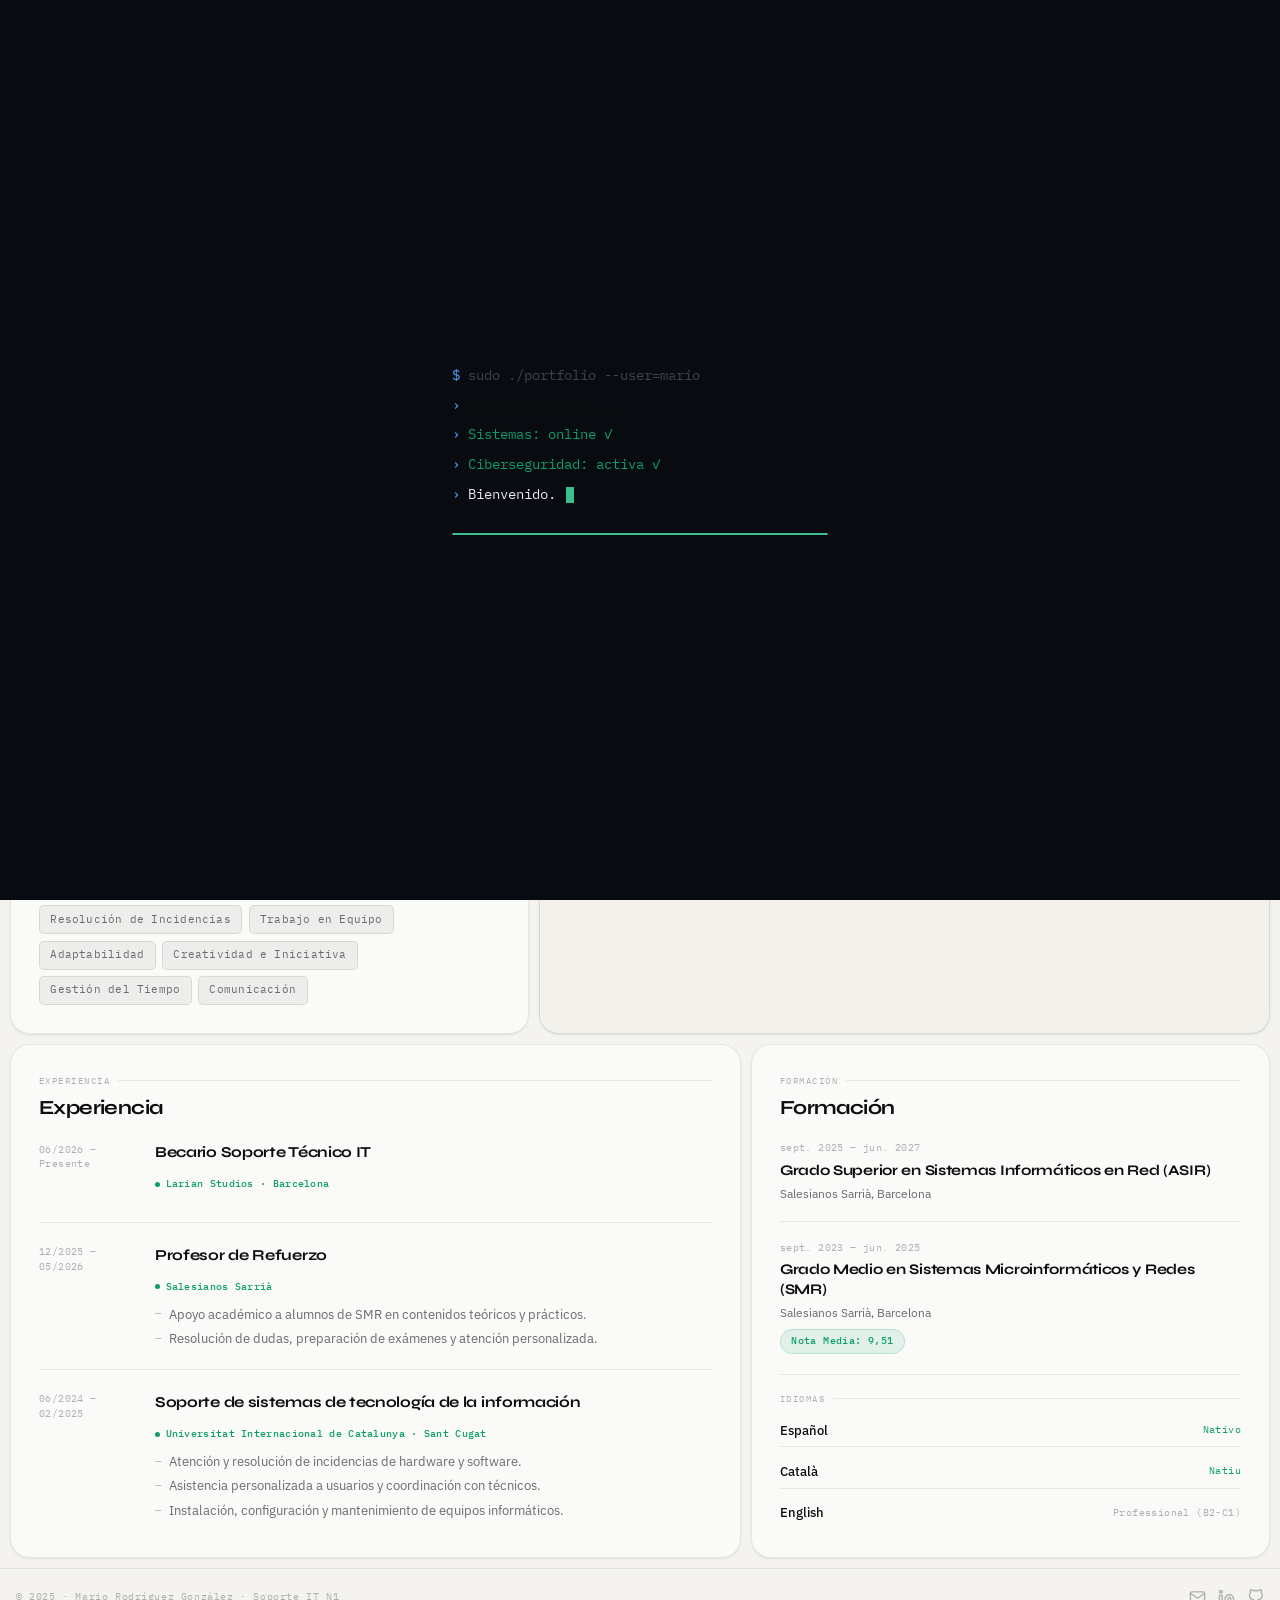
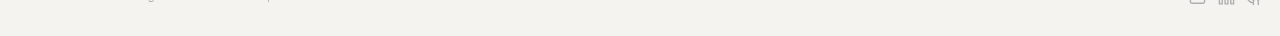
==== index.html @ fcb41dd4 "chore: bump v20" ====
<!DOCTYPE html>
<html lang="es" data-theme="light">
<head>
  <meta charset="UTF-8">
  <meta name="viewport" content="width=device-width, initial-scale=1.0">
  <title>Mario Rodríguez — Portfolio</title>
  <meta name="description" content="Portfolio de Mario Rodríguez González — Administrador de Sistemas Junior | Soporte IT N1">
  <link rel="stylesheet" href="css/style.css?v=20">
  <link rel="preconnect" href="https://fonts.googleapis.com">
  <link rel="preconnect" href="https://fonts.gstatic.com" crossorigin>
  <link href="https://fonts.googleapis.com/css2?family=Syne:wght@400;600;700;800&family=IBM+Plex+Sans:wght@300;400;500&family=IBM+Plex+Mono:wght@400;500;600&display=swap" rel="stylesheet">
</head>
<body>

<!-- ════════════════ BOOT LOADER ════════════════ -->
<div class="loader" id="loader">
  <div class="loader-inner">
    <div class="loader-line dim" id="ll0"><span class="loader-prompt">$</span> sudo ./portfolio --user=mario</div>
    <div class="loader-line" id="ll1"><span class="loader-prompt">›</span> Cargando perfil...</div>
    <div class="loader-line ok" id="ll2"><span class="loader-prompt">›</span> Sistemas: online ✓</div>
    <div class="loader-line ok" id="ll3"><span class="loader-prompt">›</span> Ciberseguridad: activa ✓</div>
    <div class="loader-line hi" id="ll4"><span class="loader-prompt">›</span> Bienvenido.<span class="loader-cursor"></span></div>
    <div class="loader-progress"><div class="loader-bar" id="loader-bar"></div></div>
  </div>
</div>

<div class="cursor" id="cursor"></div>

<!-- ════════════════ NAVBAR ════════════════ -->
<nav class="navbar">
  <div class="nav-inner">
    <a href="index.html" class="nav-logo" data-keep-lang>Mario Rodríguez</a>
    <ul class="nav-links" role="list">
      <li><a href="index.html"        class="nav-link" data-keep-lang data-i18n-nav="nav-home">Inicio</a></li>
      <li><a href="habilidades.html"  class="nav-link" data-keep-lang data-i18n-nav="nav-skills">Habilidades</a></li>
      <li><a href="certificados.html" class="nav-link" data-keep-lang data-i18n-nav="nav-certs">Certificados</a></li>
      <li><a href="proyectos.html"    class="nav-link" data-keep-lang data-i18n-nav="nav-proj">Proyectos</a></li>
    </ul>
    <div class="nav-right">
      <div class="lang-selector" role="group" aria-label="Idioma">
        <button class="lang-btn active" data-lang="es">ES</button>
        <button class="lang-btn" data-lang="cat">CAT</button>
        <button class="lang-btn" data-lang="en">EN</button>
      </div>
      <button id="theme-toggle" class="theme-btn" aria-label="Cambiar tema">
        <svg class="sun-icon" xmlns="http://www.w3.org/2000/svg" width="15" height="15" viewBox="0 0 24 24" fill="none" stroke="currentColor" stroke-width="2" stroke-linecap="round" stroke-linejoin="round"><circle cx="12" cy="12" r="5"/><line x1="12" y1="1" x2="12" y2="3"/><line x1="12" y1="21" x2="12" y2="23"/><line x1="4.22" y1="4.22" x2="5.64" y2="5.64"/><line x1="18.36" y1="18.36" x2="19.78" y2="19.78"/><line x1="1" y1="12" x2="3" y2="12"/><line x1="21" y1="12" x2="23" y2="12"/><line x1="4.22" y1="19.78" x2="5.64" y2="18.36"/><line x1="18.36" y1="5.64" x2="19.78" y2="4.22"/></svg>
        <svg class="moon-icon" xmlns="http://www.w3.org/2000/svg" width="15" height="15" viewBox="0 0 24 24" fill="none" stroke="currentColor" stroke-width="2" stroke-linecap="round" stroke-linejoin="round"><path d="M21 12.79A9 9 0 1 1 11.21 3 7 7 0 0 0 21 12.79z"/></svg>
      </button>
      <button class="hamburger" id="hamburger" aria-label="Menú" aria-expanded="false" aria-controls="mobile-menu">
        <span></span><span></span><span></span>
      </button>
    </div>
  </div>
</nav>

<nav class="mobile-menu" id="mobile-menu" aria-hidden="true">
  <a href="index.html"        class="mobile-nav-link" data-keep-lang data-i18n-nav="nav-home">Inicio</a>
  <a href="habilidades.html"  class="mobile-nav-link" data-keep-lang data-i18n-nav="nav-skills">Habilidades</a>
  <a href="certificados.html" class="mobile-nav-link" data-keep-lang data-i18n-nav="nav-certs">Certificados</a>
  <a href="proyectos.html"    class="mobile-nav-link" data-keep-lang data-i18n-nav="nav-proj">Proyectos</a>
</nav>

<!-- ════════════════ BENTO GRID ════════════════ -->
<main class="bento-grid">

  <!-- HERO -->
  <section class="bento-card bento-hero">
    <div>
      <div class="hero-badge">
        <span class="hero-badge-dot" aria-hidden="true"></span>
        <span data-i18n="hero-tag">Becario IT · Larian Studios Barcelona</span>
      </div>
      <h1 class="hero-name" data-i18n="hero-title">¡Hola! Soy <span>Mario Rodríguez</span></h1>
      <p class="hero-role" data-i18n="hero-subtitle">Estudiante de ASIR | Técnico de Soporte IT N1</p>
      <p class="hero-bio"  data-i18n="hero-bio">Proactivo y con mucha motivación por aprender. Me apasiona el ámbito de los sistemas, las redes y la ciberseguridad, y disfruto enfrentándome a problemas técnicos reales.</p>
    </div>
    <div class="hero-links">
      <a href="mailto:mario2006rodriguez@gmail.com" class="hero-link">
        <svg xmlns="http://www.w3.org/2000/svg" width="12" height="12" viewBox="0 0 24 24" fill="none" stroke="currentColor" stroke-width="2" stroke-linecap="round" stroke-linejoin="round"><path d="M4 4h16c1.1 0 2 .9 2 2v12c0 1.1-.9 2-2 2H4c-1.1 0-2-.9-2-2V6c0-1.1.9-2 2-2z"/><polyline points="22,6 12,13 2,6"/></svg>
        mario2006rodriguez@gmail.com
      </a>
      <a href="https://www.linkedin.com/in/mariorodriguezgonzalez" target="_blank" rel="noopener" class="hero-link">
        <svg xmlns="http://www.w3.org/2000/svg" width="12" height="12" viewBox="0 0 24 24" fill="none" stroke="currentColor" stroke-width="2" stroke-linecap="round" stroke-linejoin="round"><path d="M16 8a6 6 0 0 1 6 6v7h-4v-7a2 2 0 0 0-2-2 2 2 0 0 0-2 2v7h-4v-7a6 6 0 0 1 6-6z"/><rect x="2" y="9" width="4" height="12"/><circle cx="4" cy="4" r="2"/></svg>
        LinkedIn
      </a>
      <a href="https://github.com/mariorodriguezgo" target="_blank" rel="noopener" class="hero-link">
        <svg xmlns="http://www.w3.org/2000/svg" width="12" height="12" viewBox="0 0 24 24" fill="none" stroke="currentColor" stroke-width="2" stroke-linecap="round" stroke-linejoin="round"><path d="M9 19c-5 1.5-5-2.5-7-3m14 6v-3.87a3.37 3.37 0 0 0-.94-2.61c3.14-.35 6.44-1.54 6.44-7A5.44 5.44 0 0 0 20 4.77 5.07 5.07 0 0 0 19.91 1S18.73.65 16 2.48a13.38 13.38 0 0 0-7 0C6.27.65 5.09 1 5.09 1A5.07 5.07 0 0 0 5 4.77a5.44 5.44 0 0 0-1.5 3.78c0 5.42 3.3 6.61 6.44 7A3.37 3.37 0 0 0 9 18.13V22"/></svg>
        GitHub
      </a>
    </div>
  </section>

  <!-- PHOTO -->
  <div class="bento-card bento-photo">
    <img src="img/foto.jpg" alt="Mario Rodríguez" class="photo-img" width="640" height="640">
    <div class="photo-overlay">
      <div class="photo-meta">
        <span class="photo-role">ASIR · Salesians Sarrià · Barcelona</span>
        <span class="photo-name-label">Mario<br>Rodríguez</span>
      </div>
    </div>
  </div>

  <!-- ABOUT -->
  <section class="bento-card bento-about reveal" id="about">
    <div class="section-label" data-i18n-nav="nav-about">Sobre mí</div>
    <h2 class="section-title" data-i18n="about-title">Sobre mí</h2>
    <p class="about-text" data-i18n="about-desc">Hola, soy Mario, estudiante de ASIR en Salesians Sarrià con ganas de abrirme camino en el mundo IT. Soy una persona proactiva y con mucha motivación por aprender. Me apasiona el ámbito de los sistemas, las redes y la ciberseguridad, y disfruto enfrentándome a problemas técnicos reales. Busco oportunidades donde pueda seguir desarrollándome junto a profesionales con experiencia, aportar desde el primer día y crecer dentro del sector tecnológico.</p>
    <div class="about-softskills">
      <div class="about-soft-label" data-i18n="skills-cat3">Aptitudes</div>
      <div class="soft-tags">
        <span class="soft-tag" data-i18n="sk-res">Resolución de Incidencias</span>
        <span class="soft-tag" data-i18n="sk-team">Trabajo en Equipo</span>
        <span class="soft-tag" data-i18n="sk-adapt">Adaptabilidad</span>
        <span class="soft-tag" data-i18n="sk-init">Creatividad e Iniciativa</span>
        <span class="soft-tag" data-i18n="sk-time">Gestión del Tiempo</span>
        <span class="soft-tag" data-i18n="sk-comm">Comunicación</span>
      </div>
    </div>
  </section>

  <!-- TERMINAL -->
  <section class="bento-card bento-terminal reveal reveal-d1" id="terminal" aria-label="Terminal interactiva">
    <div class="terminal-wrap">
      <div class="terminal-bar">
        <span class="t-dot r"></span><span class="t-dot y"></span><span class="t-dot g"></span>
        <span class="terminal-title">mario@portfolio:~</span>
        <span class="terminal-hint" data-i18n="term-hint">escribe 'help'</span>
      </div>
      <div class="terminal-body" id="term-body" role="log" aria-live="polite"></div>
    </div>
  </section>

  <!-- EXPERIENCE -->
  <section class="bento-card bento-experience reveal" id="experience">
    <div class="section-label" data-i18n-nav="nav-exp">Experiencia</div>
    <h2 class="section-title" data-i18n="exp-title">Experiencia</h2>
    <div class="exp-items">

      <div class="exp-item">
        <div class="exp-date" data-i18n="exp3-date">06/2026 – Presente</div>
        <div class="exp-body">
          <div class="exp-title" data-i18n="exp3-title">Becario Soporte Técnico IT</div>
          <div class="exp-company">Larian Studios · Barcelona</div>
        </div>
      </div>

      <div class="exp-divider"></div>

      <div class="exp-item">
        <div class="exp-date" data-i18n="exp2-date">12/2025 – 05/2026</div>
        <div class="exp-body">
          <div class="exp-title" data-i18n="exp2-title">Profesor de Refuerzo</div>
          <div class="exp-company">Salesianos Sarrià</div>
          <ul class="exp-list">
            <li data-i18n="exp2-l1">Apoyo académico a alumnos de SMR en contenidos teóricos y prácticos.</li>
            <li data-i18n="exp2-l2">Resolución de dudas, preparación de exámenes y atención personalizada.</li>
          </ul>
        </div>
      </div>

      <div class="exp-divider"></div>

      <div class="exp-item">
        <div class="exp-date">06/2024 – 02/2025</div>
        <div class="exp-body">
          <div class="exp-title" data-i18n="exp1-title">Soporte de sistemas de tecnología de la información</div>
          <div class="exp-company">Universitat Internacional de Catalunya · Sant Cugat</div>
          <ul class="exp-list">
            <li data-i18n="exp1-l1">Atención y resolución de incidencias de hardware y software.</li>
            <li data-i18n="exp1-l2">Asistencia personalizada a usuarios y coordinación con técnicos.</li>
            <li data-i18n="exp1-l3">Instalación, configuración y mantenimiento de equipos informáticos.</li>
          </ul>
        </div>
      </div>

    </div>
  </section>

  <!-- EDUCATION + LANGUAGES -->
  <section class="bento-card bento-education reveal reveal-d1" id="education">
    <div class="section-label" data-i18n-nav="nav-edu">Formación</div>
    <h2 class="section-title" data-i18n="edu-title">Formación</h2>
    <div class="edu-items">
      <div class="edu-item">
        <div class="edu-period">sept. 2025 – jun. 2027</div>
        <div class="edu-title" data-i18n="edu-gs">Grado Superior en Sistemas Informáticos en Red (ASIR)</div>
        <div class="edu-school">Salesianos Sarrià, Barcelona</div>
      </div>
      <div class="edu-divider"></div>
      <div class="edu-item">
        <div class="edu-period">sept. 2023 – jun. 2025</div>
        <div class="edu-title" data-i18n="edu-gm">Grado Medio en Sistemas Microinformáticos y Redes (SMR)</div>
        <div class="edu-school">Salesianos Sarrià, Barcelona</div>
        <span class="edu-note" data-i18n="edu-note">Nota Media: 9,51</span>
      </div>
    </div>

    <div class="edu-divider" style="margin-top:1.25rem"></div>
    <div class="section-label" style="margin-top:1rem" data-i18n-nav="nav-lang">Idiomas</div>
    <div class="lang-grid">
      <div class="lang-row"><span class="lang-name" data-i18n="lang-es">Español</span><span class="lang-level native" data-i18n="lang-es-lvl">Nativo</span></div>
      <div class="lang-row"><span class="lang-name" data-i18n="lang-ca">Català</span><span class="lang-level native" data-i18n="lang-ca-lvl">Natiu</span></div>
      <div class="lang-row"><span class="lang-name" data-i18n="lang-en">English</span><span class="lang-level" data-i18n="lang-en-lvl">Professional (B2-C1)</span></div>
    </div>
  </section>

</main>

<button class="back-to-top" id="back-to-top" aria-label="Volver arriba">
  <svg xmlns="http://www.w3.org/2000/svg" width="15" height="15" viewBox="0 0 24 24" fill="none" stroke="currentColor" stroke-width="2.5" stroke-linecap="round" stroke-linejoin="round"><line x1="12" y1="19" x2="12" y2="5"/><polyline points="5 12 12 5 19 12"/></svg>
</button>

<footer>
  <span class="footer-copy">© 2025 · Mario Rodríguez González · Soporte IT N1</span>
  <div class="footer-links">
    <a href="mailto:mario2006rodriguez@gmail.com" class="footer-link" aria-label="Email">
      <svg xmlns="http://www.w3.org/2000/svg" width="17" height="17" viewBox="0 0 24 24" fill="none" stroke="currentColor" stroke-width="2" stroke-linecap="round" stroke-linejoin="round"><path d="M4 4h16c1.1 0 2 .9 2 2v12c0 1.1-.9 2-2 2H4c-1.1 0-2-.9-2-2V6c0-1.1.9-2 2-2z"/><polyline points="22,6 12,13 2,6"/></svg>
    </a>
    <a href="https://www.linkedin.com/in/mariorodriguezgonzalez" target="_blank" rel="noopener" class="footer-link" aria-label="LinkedIn">
      <svg xmlns="http://www.w3.org/2000/svg" width="17" height="17" viewBox="0 0 24 24" fill="none" stroke="currentColor" stroke-width="2" stroke-linecap="round" stroke-linejoin="round"><path d="M16 8a6 6 0 0 1 6 6v7h-4v-7a2 2 0 0 0-2-2 2 2 0 0 0-2 2v7h-4v-7a6 6 0 0 1 6-6z"/><rect x="2" y="9" width="4" height="12"/><circle cx="4" cy="4" r="2"/></svg>
    </a>
    <a href="https://github.com/mariorodriguezgo" target="_blank" rel="noopener" class="footer-link" aria-label="GitHub">
      <svg xmlns="http://www.w3.org/2000/svg" width="17" height="17" viewBox="0 0 24 24" fill="none" stroke="currentColor" stroke-width="2" stroke-linecap="round" stroke-linejoin="round"><path d="M9 19c-5 1.5-5-2.5-7-3m14 6v-3.87a3.37 3.37 0 0 0-.94-2.61c3.14-.35 6.44-1.54 6.44-7A5.44 5.44 0 0 0 20 4.77 5.07 5.07 0 0 0 19.91 1S18.73.65 16 2.48a13.38 13.38 0 0 0-7 0C6.27.65 5.09 1 5.09 1A5.07 5.07 0 0 0 5 4.77a5.44 5.44 0 0 0-1.5 3.78c0 5.42 3.3 6.61 6.44 7A3.37 3.37 0 0 0 9 18.13V22"/></svg>
    </a>
  </div>
</footer>

<script src="js/main.js?v=20"></script>
</body>
</html>
---- css/style.css ----
/* ══════════════════════════════════════════════
   VARIABLES — "Deep Space"
══════════════════════════════════════════════ */
:root {
  --bg:         #F4F3EF;
  --card:       #FAFAF8;
  --card-alt:   #F0EFE9;
  --border:     rgba(0,0,0,.08);
  --text:       #0D0D0D;
  --text-2:     #6B6B6B;
  --text-3:     #AFAFAF;
  --accent:     #0D9E6A;
  --accent-rgb: 13,158,106;
  --accent-hi:  #10b981;
  --tag-bg:     rgba(0,0,0,.05);
  --tag-brd:    rgba(0,0,0,.09);
  --shadow-sm:  0 1px 3px rgba(0,0,0,.06),0 1px 2px rgba(0,0,0,.04);
  --shadow-md:  0 8px 32px rgba(0,0,0,.08);
  --shadow-lg:  0 20px 60px rgba(0,0,0,.12);
  /* Terminal — light defaults */
  --term-bg:     #F2F1EC;
  --term-bar:    #E5E3DB;
  --term-brd:    rgba(0,0,0,.09);
  --term-title:  #A09C93;
  --term-hint:   #C4C1B8;
  --term-prompt: #0D9E6A;
  --term-cmd:    #1A1A1A;
  --term-out:    #6A6A6A;
  --term-out-g:  #0D8C5A;
  --term-out-b:  #1A6EBD;
  --term-out-w:  #3A3A3A;
  --term-out-e:  #C0392B;
  --term-scroll: #D0CEC7;
  --term-caret:  #0D9E6A;
  --nav-h:      58px;
  --gap:        10px;
  --r-lg:       20px;
  --r-md:       12px;
  --r-sm:       7px;
  --f-disp:     'Syne', sans-serif;
  --f-body:     'IBM Plex Sans', sans-serif;
  --f-mono:     'IBM Plex Mono', monospace;
  --dur:        .22s;
  --ease:       cubic-bezier(.4,0,.2,1);
}

[data-theme="dark"] {
  --bg:         #080C10;
  --card:       #0D1117;
  --card-alt:   #111820;
  --border:     rgba(255,255,255,.07);
  --text:       #E8EDF2;
  --text-2:     #6C7A8A;
  --text-3:     #3A4450;
  --accent:     #3EBD8F;
  --tag-bg:     rgba(255,255,255,.04);
  --tag-brd:    rgba(255,255,255,.08);
  --shadow-sm:  0 1px 3px rgba(0,0,0,.3);
  --shadow-md:  0 8px 32px rgba(0,0,0,.5);
  --shadow-lg:  0 20px 60px rgba(0,0,0,.7);
  /* Terminal — dark overrides */
  --term-bg:     #0A0E14;
  --term-bar:    #1C2130;
  --term-brd:    rgba(255,255,255,.06);
  --term-title:  #4A5568;
  --term-hint:   #2D3748;
  --term-prompt: #4F9EFF;
  --term-cmd:    #E2E8F0;
  --term-out:    #4A5468;
  --term-out-g:  #3EBD8F;
  --term-out-b:  #4F9EFF;
  --term-out-w:  #A0AEC0;
  --term-out-e:  #FC8181;
  --term-scroll: #1C2130;
  --term-caret:  #3EBD8F;
}

/* ══════════════════════════════════════════════
   RESET
══════════════════════════════════════════════ */
*,*::before,*::after{margin:0;padding:0;box-sizing:border-box}
html{scroll-behavior:smooth}
img{display:block;max-width:100%}
a{color:inherit;text-decoration:none}
ul{list-style:none}
button{font-family:inherit;cursor:none}

body {
  background: var(--bg);
  color: var(--text);
  font-family: var(--f-body);
  line-height: 1.65;
  min-height: 100vh;
  overflow-x: hidden;
  cursor: none;
  transition: background var(--dur) var(--ease), color var(--dur) var(--ease);
}

body::before {
  content:'';position:fixed;inset:0;
  background:
    radial-gradient(ellipse 80% 50% at 10% 0%,rgba(var(--accent-rgb),.05) 0%,transparent 60%),
    radial-gradient(ellipse 60% 40% at 90% 100%,rgba(59,130,246,.04) 0%,transparent 60%);
  pointer-events:none;z-index:0;
}

/* ══════════════════════════════════════════════
   LOADING SCREEN
══════════════════════════════════════════════ */
.loader {
  position: fixed;
  inset: 0;
  background: #080C10;
  z-index: 99999;
  display: flex;
  align-items: center;
  justify-content: center;
  transition: opacity .6s var(--ease), visibility .6s var(--ease);
}
.loader.hidden { opacity: 0; visibility: hidden; pointer-events: none; }

.loader-inner {
  font-family: var(--f-mono);
  font-size: .88rem;
  width: 440px;
  max-width: 90vw;
  padding: 2rem;
}

.loader-line {
  opacity: 0;
  transform: translateY(6px);
  transition: opacity .35s ease, transform .35s ease;
  margin-bottom: .55rem;
  line-height: 1.5;
  display: flex;
  align-items: center;
  gap: .5rem;
}
.loader-line.show { opacity: 1; transform: translateY(0); }
.loader-line.dim  { color: #3A4450; }
.loader-line.ok   { color: var(--accent, #3EBD8F); }
.loader-line.hi   { color: #E8EDF2; }

.loader-prompt { color: #4F9EFF; user-select: none; }
.loader-cursor {
  display: inline-block;
  width: 8px; height: 1.1em;
  background: #3EBD8F;
  vertical-align: text-bottom;
  margin-left: 2px;
  animation: blink-block .7s steps(1) infinite;
}
@keyframes blink-block{ 0%,100%{opacity:1} 50%{opacity:0} }

.loader-progress {
  margin-top: 1.75rem;
  height: 2px;
  background: rgba(255,255,255,.06);
  border-radius: 2px;
  overflow: hidden;
}
.loader-bar {
  height: 100%;
  background: #3EBD8F;
  border-radius: 2px;
  width: 0%;
  transition: width .1s linear;
}

/* ══════════════════════════════════════════════
   CURSOR
══════════════════════════════════════════════ */
.cursor {
  position:fixed;width:8px;height:8px;background:var(--accent);
  border-radius:50%;pointer-events:none;z-index:10000;
  transform:translate(-50%,-50%);will-change:transform;
  transition:width .16s,height .16s,background .16s,opacity .16s;
}
.cursor.hover{width:28px;height:28px;background:transparent;border:1.5px solid var(--accent);opacity:.8}
.cursor.click{opacity:.4;transform:translate(-50%,-50%) scale(.8)}

/* ══════════════════════════════════════════════
   SCROLLBAR
══════════════════════════════════════════════ */
::-webkit-scrollbar{width:4px}
::-webkit-scrollbar-track{background:var(--bg)}
::-webkit-scrollbar-thumb{background:var(--border);border-radius:10px}

/* ══════════════════════════════════════════════
   NAVBAR
══════════════════════════════════════════════ */
.navbar {
  position:fixed;inset-block-start:0;inset-inline:0;height:var(--nav-h);z-index:1000;
  backdrop-filter:blur(16px);-webkit-backdrop-filter:blur(16px);
  border-bottom:1px solid var(--border);transition:background var(--dur);
}
[data-theme="light"] .navbar{background:rgba(244,243,239,.92)}
[data-theme="dark"]  .navbar{background:rgba(8,12,16,.92)}

.nav-inner{
  max-width:1300px;margin:0 auto;height:100%;padding:0 16px;
  display:flex;align-items:center;justify-content:space-between;gap:1.5rem;
}
.nav-logo{font-family:var(--f-disp);font-weight:700;font-size:.92rem;letter-spacing:-.02em;cursor:none;white-space:nowrap}
.nav-links{display:none;gap:.1rem;align-items:center}
@media(min-width:900px){.nav-links{display:flex}}
.nav-link{
  font-size:.78rem;font-weight:500;color:var(--text-2);padding:.32rem .6rem;
  border-radius:6px;transition:color .18s,background .18s;cursor:none;white-space:nowrap;
}
.nav-link:hover{color:var(--text);background:var(--tag-bg)}
.nav-link.active{color:var(--accent);background:rgba(var(--accent-rgb),.08)}
.nav-right{display:flex;align-items:center;gap:.5rem}

.lang-selector{
  display:flex;background:var(--card);border:1px solid var(--border);
  border-radius:100px;padding:3px;gap:2px;
}
.lang-btn{
  background:transparent;border:none;color:var(--text-2);padding:.2rem .5rem;
  border-radius:100px;font-family:var(--f-mono);font-size:.62rem;font-weight:500;
  cursor:none;transition:all .18s;letter-spacing:.04em;
}
.lang-btn.active{background:var(--accent);color:#fff}
.lang-btn:hover:not(.active){color:var(--text);background:var(--tag-bg)}

.theme-btn{
  width:32px;height:32px;background:var(--card);border:1px solid var(--border);
  border-radius:50%;cursor:none;display:flex;align-items:center;justify-content:center;
  color:var(--text-2);transition:all .18s;
}
.theme-btn:hover{color:var(--text);border-color:var(--text)}
.sun-icon{display:none}.moon-icon{display:block}
[data-theme="dark"] .sun-icon{display:block}[data-theme="dark"] .moon-icon{display:none}

.hamburger{
  display:flex;flex-direction:column;gap:4px;background:var(--card);
  border:1px solid var(--border);border-radius:7px;padding:7px 8px;cursor:none;
}
@media(min-width:900px){.hamburger{display:none}}
.hamburger span{display:block;width:16px;height:1.5px;background:var(--text);border-radius:2px;transition:all .25s}
.hamburger.open span:nth-child(1){transform:translateY(5.5px) rotate(45deg)}
.hamburger.open span:nth-child(2){opacity:0}
.hamburger.open span:nth-child(3){transform:translateY(-5.5px) rotate(-45deg)}

.mobile-menu{
  position:fixed;top:var(--nav-h);inset-inline:0;z-index:999;
  padding:1rem;display:none;flex-direction:column;gap:3px;
  border-bottom:1px solid var(--border);opacity:0;transform:translateY(-6px);
  transition:opacity .2s,transform .2s;
}
[data-theme="light"] .mobile-menu{background:rgba(244,243,239,.98)}
[data-theme="dark"]  .mobile-menu{background:rgba(8,12,16,.98)}
.mobile-menu.open{display:flex;opacity:1;transform:translateY(0)}
.mobile-nav-link{
  font-family:var(--f-disp);font-size:.98rem;font-weight:600;color:var(--text-2);
  padding:.7rem 1rem;border-radius:10px;transition:all .18s;cursor:none;
}
.mobile-nav-link:hover,.mobile-nav-link.active{color:var(--accent);background:rgba(var(--accent-rgb),.06)}

/* ══════════════════════════════════════════════
   BENTO GRID
══════════════════════════════════════════════ */
.bento-grid{
  display:grid;grid-template-columns:repeat(12,1fr);gap:var(--gap);
  max-width:1300px;margin:0 auto;
  padding:calc(var(--nav-h) + var(--gap)) var(--gap) var(--gap);
  position:relative;z-index:1;
}

/* ══════════════════════════════════════════════
   BASE CARD
══════════════════════════════════════════════ */
.bento-card{
  background:var(--card);border:1px solid var(--border);border-radius:var(--r-lg);
  padding:1.75rem;position:relative;overflow:hidden;box-shadow:var(--shadow-sm);
  transition:border-color var(--dur),transform var(--dur),box-shadow var(--dur);
}
.bento-card::after{
  content:'';position:absolute;bottom:-1px;right:-1px;width:0;height:0;
  border-right:2px solid var(--accent);border-bottom:2px solid var(--accent);
  border-radius:0 0 var(--r-lg) 0;transition:width .28s var(--ease),height .28s var(--ease);
}
.bento-card:hover{border-color:rgba(var(--accent-rgb),.3);transform:translateY(-3px);box-shadow:var(--shadow-lg)}
.bento-card:hover::after{width:42px;height:42px}

/* ══════════════════════════════════════════════
   SECTION LABELS
══════════════════════════════════════════════ */
.section-label{
  font-family:var(--f-mono);font-size:.58rem;color:var(--text-3);letter-spacing:.16em;
  text-transform:uppercase;margin-bottom:.5rem;display:flex;align-items:center;gap:.5rem;
}
.section-label::after{content:'';flex:1;height:1px;background:var(--border)}
.section-title{
  font-family:var(--f-disp);font-size:1.25rem;font-weight:700;
  letter-spacing:-.03em;color:var(--text);margin-bottom:1.25rem;line-height:1.2;
}

/* ══════════════════════════════════════════════
   HERO CARD
══════════════════════════════════════════════ */
.bento-hero{
  grid-column:span 8;min-height:400px;
  display:flex;flex-direction:column;justify-content:space-between;
  animation:fadeUp .5s var(--ease) both;
  background:linear-gradient(135deg,var(--card) 0%,var(--card-alt) 100%);
}

.hero-badge{
  display:inline-flex;align-items:center;gap:.45rem;background:var(--accent);color:#fff;
  font-family:var(--f-mono);font-size:.66rem;font-weight:500;
  padding:.3rem .85rem .3rem .55rem;border-radius:100px;
  transform:rotate(-1.5deg);transform-origin:left center;width:fit-content;
  margin-bottom:1.5rem;letter-spacing:.04em;
  box-shadow:0 4px 16px rgba(var(--accent-rgb),.35);user-select:none;
}
.hero-badge-dot{
  width:6px;height:6px;background:rgba(255,255,255,.9);border-radius:50%;
  flex-shrink:0;animation:dot-pulse 2s ease infinite;
}
@keyframes dot-pulse{0%,100%{opacity:1;transform:scale(1)}50%{opacity:.35;transform:scale(.75)}}

.hero-name{
  font-family:var(--f-disp);font-size:clamp(2.5rem,5.2vw,4.5rem);font-weight:800;
  line-height:.96;letter-spacing:-.055em;color:var(--text);margin-bottom:1.1rem;
}
.hero-name span{color:var(--accent)}
.hero-role{font-size:.88rem;color:var(--text-2);margin-bottom:.75rem;line-height:1.55}
.hero-bio{font-size:.88rem;color:var(--text-2);line-height:1.8;max-width:480px;margin-bottom:1.75rem}

.hero-links{display:flex;gap:.5rem;flex-wrap:wrap}
.hero-link{
  display:inline-flex;align-items:center;gap:.4rem;font-family:var(--f-mono);
  font-size:.7rem;font-weight:500;color:var(--text-2);padding:.45rem .9rem;
  border:1px solid var(--border);border-radius:100px;background:var(--tag-bg);
  transition:all .2s var(--ease);cursor:none;letter-spacing:.02em;
}
.hero-link:hover{border-color:var(--accent);color:var(--accent);background:rgba(var(--accent-rgb),.06)}
.hero-link svg{opacity:.55;transition:opacity .2s}
.hero-link:hover svg{opacity:1}

/* ══════════════════════════════════════════════
   PHOTO CARD
══════════════════════════════════════════════ */
.bento-photo{
  grid-column:span 4;min-height:400px;padding:0;overflow:hidden;position:relative;
  animation:fadeUp .5s var(--ease) .07s both;
}
.bento-photo::after{display:none}
.photo-img{width:100%;height:100%;object-fit:cover;object-position:center top}
.photo-overlay{
  position:absolute;inset:0;
  background:linear-gradient(to top,rgba(0,0,0,.78) 0%,rgba(0,0,0,.2) 40%,transparent 70%);
  display:flex;align-items:flex-end;padding:1.5rem;
}
.photo-meta{display:flex;flex-direction:column;gap:.3rem}
.photo-role{font-family:var(--f-mono);font-size:.6rem;color:rgba(255,255,255,.55);letter-spacing:.1em;text-transform:uppercase}
.photo-name-label{font-family:var(--f-disp);font-size:1.3rem;font-weight:800;color:#fff;letter-spacing:-.03em;line-height:1.1}

/* ══════════════════════════════════════════════
   ABOUT CARD
══════════════════════════════════════════════ */
.bento-about{grid-column:span 5}
.about-text{font-size:.88rem;color:var(--text-2);line-height:1.9}

/* ══════════════════════════════════════════════
   TERMINAL CARD
══════════════════════════════════════════════ */
.bento-terminal{
  grid-column:span 7;
  padding:0;
  overflow:hidden;
  min-height:260px;
  display:flex;
  flex-direction:column;
}
.bento-terminal::after{display:none}
.bento-terminal:hover{transform:translateY(-3px);box-shadow:var(--shadow-lg);border-color:rgba(var(--accent-rgb),.3)}

.terminal-wrap{
  display:flex;flex-direction:column;height:100%;
  background:var(--term-bg);border-radius:var(--r-lg);overflow:hidden;
  transition:background .22s;
}
.terminal-bar{
  background:var(--term-bar);padding:.6rem 1rem;display:flex;align-items:center;
  gap:.5rem;flex-shrink:0;border-bottom:1px solid var(--term-brd);
  transition:background .22s;
}
.t-dot{width:11px;height:11px;border-radius:50%;flex-shrink:0}
.t-dot.r{background:#FF5F57}.t-dot.y{background:#FEBC2E}.t-dot.g{background:#28C840}
.terminal-title{
  font-family:var(--f-mono);font-size:.63rem;color:var(--term-title);
  margin-left:.5rem;letter-spacing:.04em;flex:1;transition:color .22s;
}
.terminal-hint{
  font-family:var(--f-mono);font-size:.58rem;color:var(--term-hint);
  letter-spacing:.04em;transition:color .22s;
}

.terminal-body{
  flex:1;padding:1rem 1.25rem;overflow-y:auto;
  max-height:280px;
  font-family:var(--f-mono);font-size:.75rem;
  display:flex;flex-direction:column;gap:.2rem;cursor:text;
  scrollbar-width:thin;scrollbar-color:var(--term-scroll) transparent;
  transition:background .22s;
}
.terminal-body::-webkit-scrollbar{width:3px}
.terminal-body::-webkit-scrollbar-thumb{background:var(--term-scroll);border-radius:10px}

.t-row{display:flex;gap:.4rem;align-items:flex-start;line-height:1.55}
.t-prompt{color:var(--term-prompt);flex-shrink:0;user-select:none;transition:color .22s}
.t-cmd{color:var(--term-cmd);transition:color .22s}
.t-out{color:var(--term-out);padding-left:1.1rem;transition:color .22s}
.t-out.g{color:var(--term-out-g)}
.t-out.b{color:var(--term-out-b)}
.t-out.w{color:var(--term-out-w)}
.t-out.err{color:var(--term-out-e)}
.t-spacer{height:.3rem}

.t-input-row{display:flex;gap:.4rem;align-items:center}
.t-input{
  background:none;border:none;outline:none;
  color:var(--term-cmd);font-family:var(--f-mono);font-size:.75rem;
  flex:1;caret-color:var(--term-caret);cursor:text;transition:color .22s;
}

/* ══════════════════════════════════════════════
   SKILLS CARD (full width)
══════════════════════════════════════════════ */
.bento-skills{grid-column:span 12}

.skills-cols{
  display:grid;grid-template-columns:repeat(3,1fr);gap:2rem;
}

.skill-col-head{
  display:flex;align-items:center;gap:.4rem;font-family:var(--f-mono);
  font-size:.58rem;font-weight:600;letter-spacing:.1em;text-transform:uppercase;
  color:var(--text-3);margin-bottom:.875rem;
}
.skill-dot{width:6px;height:6px;border-radius:50%;flex-shrink:0;display:inline-block}
.skill-col:nth-child(1) .skill-dot{background:#4F9EFF}
.skill-col:nth-child(2) .skill-dot{background:#F97316}
.skill-col:nth-child(3) .skill-dot{background:#A78BFA}

.skill-tags{display:flex;flex-wrap:wrap;gap:.35rem}
.skill-tag{
  font-family:var(--f-mono);font-size:.7rem;color:var(--text-2);
  padding:.28rem .65rem;background:var(--tag-bg);border:1px solid var(--tag-brd);
  border-radius:5px;transition:all .18s var(--ease);cursor:default;line-height:1.4;
}
.skill-tag:hover{transform:translateY(-2px)}
.skill-col:nth-child(1) .skill-tag:hover{border-color:rgba(79,158,255,.35);color:#4F9EFF;background:rgba(79,158,255,.07)}
.skill-col:nth-child(2) .skill-tag:hover{border-color:rgba(249,115,22,.35);color:#F97316;background:rgba(249,115,22,.07)}
.skill-col:nth-child(3) .skill-tag:hover{border-color:rgba(167,139,250,.35);color:#A78BFA;background:rgba(167,139,250,.07)}

/* ══════════════════════════════════════════════
   EXPERIENCE CARD
══════════════════════════════════════════════ */
.bento-experience{grid-column:span 7}
.exp-items{display:flex;flex-direction:column;gap:1.25rem}
.exp-item{display:grid;grid-template-columns:100px 1fr;gap:1rem;align-items:start}
.exp-date{font-family:var(--f-mono);font-size:.6rem;color:var(--text-3);letter-spacing:.04em;line-height:1.5;padding-top:.15rem}
.exp-title{font-family:var(--f-disp);font-size:.95rem;font-weight:700;color:var(--text);letter-spacing:-.02em;margin-bottom:.15rem}
.exp-company{
  display:inline-flex;align-items:center;gap:.35rem;font-family:var(--f-mono);
  font-size:.62rem;font-weight:500;color:var(--accent);letter-spacing:.03em;margin-bottom:.6rem;
}
.exp-company::before{content:'';width:5px;height:5px;background:var(--accent);border-radius:50%;flex-shrink:0}
.exp-list{display:flex;flex-direction:column;gap:.3rem}
.exp-list li{font-size:.8rem;color:var(--text-2);padding-left:.875rem;position:relative;line-height:1.55}
.exp-list li::before{content:'–';position:absolute;left:0;color:var(--text-3);font-size:.7rem;top:.05rem}
.exp-divider{height:1px;background:var(--border)}

/* ══════════════════════════════════════════════
   EDUCATION + LANGUAGES CARD
══════════════════════════════════════════════ */
.bento-education{grid-column:span 5}
.edu-items{display:flex;flex-direction:column;gap:1.1rem}
.edu-period{font-family:var(--f-mono);font-size:.6rem;color:var(--text-3);letter-spacing:.04em;margin-bottom:.3rem}
.edu-title{font-family:var(--f-disp);font-size:.92rem;font-weight:700;color:var(--text);letter-spacing:-.02em;line-height:1.3;margin-bottom:.2rem}
.edu-school{font-size:.78rem;color:var(--text-2)}
.edu-note{
  display:inline-flex;align-items:center;gap:.35rem;margin-top:.4rem;
  font-family:var(--f-mono);font-size:.6rem;font-weight:500;
  background:rgba(var(--accent-rgb),.1);color:var(--accent);
  padding:.22rem .65rem;border-radius:100px;letter-spacing:.04em;
  border:1px solid rgba(var(--accent-rgb),.2);
}
.edu-divider{height:1px;background:var(--border)}

/* Languages inside edu card */
.lang-grid{display:flex;flex-direction:column;gap:.5rem;margin-top:.25rem}
.lang-row{
  display:flex;align-items:center;justify-content:space-between;
  font-size:.8rem;padding:.35rem 0;border-bottom:1px solid var(--border);
}
.lang-row:last-child{border-bottom:none}
.lang-name{color:var(--text);font-weight:500}
.lang-level{
  font-family:var(--f-mono);font-size:.62rem;color:var(--text-3);letter-spacing:.04em;
}
.lang-level.native{color:var(--accent)}

/* ══════════════════════════════════════════════
   CERTIFICATES CARD
══════════════════════════════════════════════ */
.bento-certs{grid-column:span 12;padding:1.5rem 1.75rem}
.certs-inner{display:flex;flex-direction:column;gap:.75rem;margin-top:1rem}

.cert-link{
  display:flex;align-items:center;gap:1.5rem;padding:1.5rem 1.75rem;
  border:1px solid var(--border);border-radius:var(--r-md);color:var(--text);
  cursor:none;transition:all .2s var(--ease);position:relative;overflow:hidden;background:var(--tag-bg);
}
.cert-link::before{
  content:'';position:absolute;inset:0;
  background:linear-gradient(135deg,rgba(var(--accent-rgb),.04),transparent);
  opacity:0;transition:opacity .2s;
}
.cert-link::after{
  content:'';position:absolute;bottom:-1px;right:-1px;width:0;height:0;
  border-right:2px solid var(--accent);border-bottom:2px solid var(--accent);
  border-radius:0 0 var(--r-md) 0;transition:width .28s,height .28s;
}
.cert-link:hover{border-color:rgba(var(--accent-rgb),.35);transform:translateY(-2px);box-shadow:var(--shadow-md)}
.cert-link:hover::before{opacity:1}
.cert-link:hover::after{width:30px;height:30px}

.cert-img{width:68px;height:68px;object-fit:contain;border-radius:10px;flex-shrink:0;filter:drop-shadow(0 2px 10px rgba(var(--accent-rgb),.22))}
.cert-img-icon{
  width:68px;height:68px;flex-shrink:0;display:flex;align-items:center;justify-content:center;
  background:rgba(var(--accent-rgb),.1);border-radius:10px;color:var(--accent);
}

.cert-body{flex:1;min-width:0}
.cert-name{font-family:var(--f-disp);font-size:1.05rem;font-weight:700;letter-spacing:-.02em;color:var(--text);margin-bottom:.25rem;line-height:1.25}
.cert-issuer{font-family:var(--f-mono);font-size:.65rem;color:var(--text-3);letter-spacing:.04em;margin-bottom:.75rem}

.cert-skills{display:flex;flex-wrap:wrap;gap:.4rem}
.cert-skill{
  font-family:var(--f-mono);font-size:.62rem;color:var(--text-2);
  padding:.2rem .6rem;border:1px solid var(--tag-brd);border-radius:5px;
  background:var(--card);letter-spacing:.02em;transition:all .18s;
}
.cert-link:hover .cert-skill{border-color:rgba(var(--accent-rgb),.2)}

.cert-arrow{
  flex-shrink:0;color:var(--text-3);transition:transform .2s,color .2s;
  align-self:center;
}
.cert-link:hover .cert-arrow{color:var(--accent);transform:translateX(3px)}

@media(max-width:640px){
  .cert-link{flex-direction:column;align-items:flex-start;gap:1rem;padding:1.25rem}
  .cert-arrow{display:none}
}

/* ══════════════════════════════════════════════
   PROJECTS CARD
══════════════════════════════════════════════ */
.bento-projects{grid-column:span 12}
.projects-inner{display:grid;grid-template-columns:repeat(auto-fill,minmax(300px,1fr));gap:.75rem;margin-top:1rem}
.project-link{
  display:flex;flex-direction:column;justify-content:space-between;padding:1.25rem;
  border:1px solid var(--border);border-radius:var(--r-md);min-height:130px;
  color:var(--text);cursor:none;position:relative;overflow:hidden;
  transition:all .2s var(--ease);background:var(--tag-bg);
}
.project-link::before{
  content:'';position:absolute;inset:0;
  background:linear-gradient(135deg,rgba(var(--accent-rgb),.04),transparent);
  opacity:0;transition:opacity .2s;
}
.project-link::after{
  content:'';position:absolute;bottom:-1px;right:-1px;width:0;height:0;
  border-right:2px solid var(--accent);border-bottom:2px solid var(--accent);
  border-radius:0 0 var(--r-md) 0;transition:width .28s,height .28s;
}
.project-link:hover{border-color:rgba(var(--accent-rgb),.35);transform:translateY(-2px);box-shadow:var(--shadow-md)}
.project-link:hover::before{opacity:1}
.project-link:hover::after{width:30px;height:30px}
.project-name{font-family:var(--f-disp);font-size:.95rem;font-weight:700;letter-spacing:-.02em;margin-bottom:.4rem}
.project-desc{font-size:.8rem;color:var(--text-2);line-height:1.6;flex:1}
.project-cta{
  font-family:var(--f-mono);font-size:.65rem;color:var(--accent);
  margin-top:.875rem;letter-spacing:.04em;display:inline-flex;align-items:center;gap:.3rem;transition:gap .2s;
}
.project-link:hover .project-cta{gap:.55rem}

.project-tech{margin-top:.875rem}

/* ══════════════════════════════════════════════
   FOOTER
══════════════════════════════════════════════ */
footer{
  max-width:1300px;margin:0 auto var(--gap);padding:1.25rem 16px;
  display:flex;justify-content:space-between;align-items:center;
  border-top:1px solid var(--border);flex-wrap:wrap;gap:.875rem;
  position:relative;z-index:1;
}
.footer-copy{font-family:var(--f-mono);font-size:.62rem;color:var(--text-3);letter-spacing:.06em}
.footer-links{display:flex;gap:.75rem;align-items:center}
.footer-link{color:var(--text-3);display:flex;align-items:center;cursor:none;transition:color .18s}
.footer-link:hover{color:var(--accent)}

/* ══════════════════════════════════════════════
   BACK TO TOP
══════════════════════════════════════════════ */
.back-to-top{
  position:fixed;bottom:1.5rem;right:1.5rem;width:38px;height:38px;
  background:var(--card);border:1px solid var(--border);border-radius:50%;
  display:flex;align-items:center;justify-content:center;cursor:none;
  color:var(--text-2);z-index:500;opacity:0;visibility:hidden;transform:translateY(8px);
  transition:all .25s var(--ease);box-shadow:var(--shadow-md);
}
.back-to-top.visible{opacity:1;visibility:visible;transform:translateY(0)}
.back-to-top:hover{border-color:var(--accent);color:var(--accent);transform:translateY(-2px)}

/* ══════════════════════════════════════════════
   SCROLL REVEAL
══════════════════════════════════════════════ */
.reveal{opacity:0;transform:translateY(16px);transition:opacity .5s var(--ease),transform .5s var(--ease)}
.reveal.visible{opacity:1;transform:translateY(0)}
.reveal-d1{transition-delay:.08s}.reveal-d2{transition-delay:.16s}.reveal-d3{transition-delay:.24s}

@keyframes fadeUp{from{opacity:0;transform:translateY(18px)}to{opacity:1;transform:translateY(0)}}

/* ══════════════════════════════════════════════
   RESPONSIVE
══════════════════════════════════════════════ */
@media(max-width:1100px){
  .bento-hero{grid-column:span 7}.bento-photo{grid-column:span 5}
  .bento-about{grid-column:span 5}.bento-terminal{grid-column:span 7}
  .bento-experience{grid-column:span 6}.bento-education{grid-column:span 6}
  .skills-cols{grid-template-columns:repeat(3,1fr);gap:1.25rem}
}
@media(max-width:768px){
  :root{--gap:8px;--r-lg:16px;--r-md:10px}
  .bento-hero,.bento-photo,.bento-about,.bento-terminal,
  .bento-skills,.bento-experience,.bento-education,
  .bento-certs,.bento-projects{grid-column:span 12}
  .bento-photo{min-height:280px}.bento-terminal{min-height:220px}
  .skills-cols{grid-template-columns:1fr;gap:1.25rem}
  .skill-tags{flex-wrap:wrap}
  .certs-inner{grid-template-columns:1fr}
  .exp-item{grid-template-columns:1fr;gap:.2rem}
  .hero-name{font-size:2.5rem}
  .bento-card{padding:1.5rem}
  footer{flex-direction:column;text-align:center}
}

/* Terminal light mode — gestionado por CSS vars en :root / [data-theme="dark"] */
[data-theme="light"] .bento-terminal { border-color: rgba(0,0,0,.14); }

/* ══════════════════════════════════════════════
   SUBPAGES (skills / certs / projects)
══════════════════════════════════════════════ */
.subpage {
  max-width: 1100px;
  margin: 0 auto;
  padding: calc(var(--nav-h) + 2.5rem) 16px 4rem;
  position: relative;
  z-index: 1;
}

.page-header {
  margin-bottom: 2rem;
}
.page-header .section-label { margin-bottom: .6rem; }
.page-title {
  font-family: var(--f-disp);
  font-size: clamp(1.9rem, 4.5vw, 3rem);
  font-weight: 800;
  letter-spacing: -.04em;
  line-height: 1.05;
  color: var(--text);
  margin-bottom: .5rem;
}
.page-sub {
  font-size: .92rem;
  color: var(--text-2);
  max-width: 520px;
  line-height: 1.7;
}

/* Subpage skills layout */
.subpage .skills-cols {
  background: var(--card);
  border: 1px solid var(--border);
  border-radius: var(--r-lg);
  padding: 2rem;
  box-shadow: var(--shadow-sm);
}

/* Subpage projects "coming soon" card */
.project-soon {
  display: flex;
  flex-direction: column;
  justify-content: center;
  padding: 1.25rem;
  border: 1px dashed var(--border);
  border-radius: var(--r-md);
  min-height: 130px;
  background: transparent;
  color: var(--text-2);
}
.project-soon .project-name { color: var(--text-2); }
.project-soon-tag {
  font-family: var(--f-mono);
  font-size: .58rem;
  letter-spacing: .12em;
  text-transform: uppercase;
  color: var(--text-3);
  margin-bottom: .5rem;
}

/* ══════════════════════════════════════════════
   SKILLS PAGE — areas + provenance
══════════════════════════════════════════════ */
.skills-legend{
  display:flex;flex-wrap:wrap;gap:1rem;margin-top:1.25rem;
}
.legend-item{
  display:inline-flex;align-items:center;gap:.45rem;
  font-family:var(--f-mono);font-size:.66rem;color:var(--text-2);letter-spacing:.02em;
}
.legend-dot{width:9px;height:9px;border-radius:3px;flex-shrink:0}
.legend-dot.cert{background:var(--accent)}
.legend-dot.proj{background:#4F9EFF}
.legend-dot.exp{background:var(--text-3)}

.hareas{
  display:grid;grid-template-columns:repeat(2,1fr);gap:var(--gap);margin-top:1.75rem;
}
@media(max-width:760px){.hareas{grid-template-columns:1fr}}

.harea{
  background:var(--card);border:1px solid var(--border);border-radius:var(--r-lg);
  padding:1.75rem;box-shadow:var(--shadow-sm);position:relative;overflow:hidden;
  transition:border-color var(--dur),transform var(--dur),box-shadow var(--dur);
}
.harea::after{
  content:'';position:absolute;bottom:-1px;right:-1px;width:0;height:0;
  border-right:2px solid var(--accent);border-bottom:2px solid var(--accent);
  border-radius:0 0 var(--r-lg) 0;transition:width .28s,height .28s;
}
.harea:hover{border-color:rgba(var(--accent-rgb),.3);transform:translateY(-3px);box-shadow:var(--shadow-lg)}
.harea:hover::after{width:38px;height:38px}

.harea-head{
  display:flex;align-items:center;gap:.5rem;
  font-family:var(--f-mono);font-size:.62rem;font-weight:600;
  letter-spacing:.1em;text-transform:uppercase;color:var(--text-3);margin-bottom:1.1rem;
}
.harea-dot{width:7px;height:7px;border-radius:50%;flex-shrink:0}
.harea:nth-child(1) .harea-dot{background:#A78BFA}  /* Ciberseguridad */
.harea:nth-child(2) .harea-dot{background:#3EBD8F}  /* Sistemas */
.harea:nth-child(3) .harea-dot{background:#4F9EFF}  /* Redes */
.harea:nth-child(4) .harea-dot{background:#4F9EFF}
.harea:nth-child(5) .harea-dot{background:#F97316}
.harea:nth-child(6) .harea-dot{background:#EC4899}  /* Cloud */

.hskills{display:flex;flex-wrap:wrap;gap:.5rem}

.hskill{
  display:inline-flex;align-items:center;gap:.5rem;
  font-family:var(--f-body);font-size:.82rem;color:var(--text);
  padding:.35rem .4rem .35rem .75rem;
  background:var(--tag-bg);border:1px solid var(--tag-brd);border-radius:7px;
  transition:all .18s var(--ease);cursor:default;line-height:1.3;
}
.hskill:hover{transform:translateY(-2px);border-color:rgba(var(--accent-rgb),.25)}

/* Provenance badge — legible */
.hbadge{
  font-family:var(--f-mono);font-size:.56rem;font-weight:600;
  letter-spacing:.04em;padding:.12rem .45rem;border-radius:4px;white-space:nowrap;
}
.hbadge.cert{background:rgba(var(--accent-rgb),.13);color:var(--accent)}
.hbadge.proj{background:rgba(79,158,255,.14);color:#2f7fd1}
[data-theme="dark"] .hbadge.proj{color:#7fb6ff}

/* skills with no badge (experience) keep right padding even */
.hskill.exp{padding-right:.75rem}

/* ── Nested accordion (competencia → tecnologías) ── */
.haccs{display:flex;flex-direction:column;gap:.45rem}
.hacc{
  border:1px solid var(--border);border-radius:var(--r-md);overflow:hidden;
  background:var(--tag-bg);transition:border-color .18s,box-shadow .18s;
}
.hacc[open]{border-color:rgba(var(--accent-rgb),.25)}
.hacc summary{
  cursor:none;list-style:none;padding:.7rem .9rem;
  display:flex;align-items:center;justify-content:space-between;gap:.6rem;
  font-family:var(--f-disp);font-weight:700;font-size:.85rem;color:var(--text);
  transition:background .15s;
}
.hacc summary:hover{background:rgba(var(--accent-rgb),.04)}
.hacc summary::-webkit-details-marker{display:none}
.hacc-left{display:flex;align-items:center;gap:.5rem;flex-wrap:wrap;min-width:0}
.hacc-right{display:flex;align-items:center;gap:.5rem;flex-shrink:0}
.hacc-count{font-family:var(--f-mono);font-size:.62rem;color:var(--text-3);font-weight:500}
.hacc-arrow{color:var(--text-3);transition:transform .2s;display:flex}
.hacc[open] .hacc-arrow{transform:rotate(90deg)}
.hacc-body{padding:0 .9rem .85rem;display:flex;flex-wrap:wrap;gap:.4rem}
.hchild{
  font-family:var(--f-mono);font-size:.66rem;color:var(--text-2);
  padding:.22rem .55rem;background:var(--card);border:1px solid var(--tag-brd);
  border-radius:5px;transition:all .15s;
}
.hchild:hover{color:var(--text);border-color:rgba(var(--accent-rgb),.25)}

/* experience badge (gris) for parity */
.hbadge.exp{background:var(--tag-bg);color:var(--text-3);border:1px solid var(--tag-brd)}

/* ══════════════════════════════════════════════
   ABOUT — soft skills (moved to home)
══════════════════════════════════════════════ */
.about-softskills{margin-top:1.5rem}
.about-soft-label{
  font-family:var(--f-mono);font-size:.58rem;font-weight:600;
  letter-spacing:.1em;text-transform:uppercase;color:var(--text-3);margin-bottom:.7rem;
}
.soft-tags{display:flex;flex-wrap:wrap;gap:.4rem}
.soft-tag{
  font-family:var(--f-mono);font-size:.68rem;color:var(--text-2);
  padding:.28rem .65rem;border:1px solid var(--tag-brd);border-radius:5px;
  background:var(--tag-bg);letter-spacing:.02em;transition:all .18s;
}
.soft-tag:hover{color:var(--text);border-color:rgba(var(--accent-rgb),.25)}

/* ══════════════════════════════════════════════
   PROJECT PAGE
══════════════════════════════════════════════ */
.proj-page{max-width:860px;margin:0 auto;padding:calc(var(--nav-h) + 24px) 16px 80px;position:relative;z-index:1}
.back-btn{display:inline-flex;align-items:center;gap:.45rem;font-family:var(--f-mono);font-size:.68rem;font-weight:500;color:var(--text-2);letter-spacing:.04em;margin-bottom:1.75rem;cursor:none;transition:color .2s,gap .2s}
.back-btn:hover{color:var(--accent);gap:.7rem}
.proj-header{margin-bottom:1.75rem}
.proj-title{font-family:var(--f-disp);font-size:clamp(1.75rem,4vw,2.5rem);font-weight:800;letter-spacing:-.04em;line-height:1.05;color:var(--text);margin-bottom:.45rem}
.proj-subtitle{font-family:var(--f-mono);font-size:.7rem;color:var(--text-3);letter-spacing:.04em}
.tech-tags-wrap{display:flex;flex-wrap:wrap;gap:.375rem;margin:1.5rem 0}
.tech-tag{font-family:var(--f-mono);font-size:.65rem;font-weight:500;color:var(--accent);border:1px solid rgba(var(--accent-rgb),.25);background:rgba(var(--accent-rgb),.07);padding:.25rem .75rem;border-radius:100px;letter-spacing:.04em}
.highlight-box{background:rgba(var(--accent-rgb),.04);border-left:2px solid var(--accent);padding:1.25rem 1.5rem;border-radius:0 var(--r-sm) var(--r-sm) 0;margin:1.75rem 0}
.highlight-box h4{font-family:var(--f-mono);font-size:.58rem;font-weight:700;color:var(--accent);text-transform:uppercase;letter-spacing:.12em;margin-bottom:.625rem}
.highlight-box p{font-size:.88rem;color:var(--text-2);line-height:1.8;margin:0}
.proj-section-title{font-family:var(--f-disp);font-size:1.1rem;font-weight:700;letter-spacing:-.02em;color:var(--text);margin:2rem 0 .875rem}
.proj-section-subtitle{font-family:var(--f-disp);font-size:.92rem;font-weight:700;color:var(--text);margin:1.5rem 0 .6rem}
.proj-text{font-size:.88rem;color:var(--text-2);line-height:1.85;margin-bottom:1rem}
.proj-img-block{margin:1.5rem 0}
.proj-img-block img{width:100%;border-radius:var(--r-md);border:1px solid var(--border);box-shadow:var(--shadow-md)}
.proj-img-caption{text-align:center;font-family:var(--f-mono);font-size:.62rem;color:var(--text-3);letter-spacing:.04em;margin-top:.625rem}
.proj-tech-list{display:flex;flex-direction:column;gap:.35rem}
.proj-tech-list li{font-family:var(--f-mono);font-size:.78rem;color:var(--text-2);padding:.375rem 0;border-bottom:1px solid var(--border);display:flex;align-items:center;gap:.5rem}
.proj-tech-list li::before{content:'→';color:var(--accent);font-size:.68rem}
.proj-tech-list li:last-child{border-bottom:none}
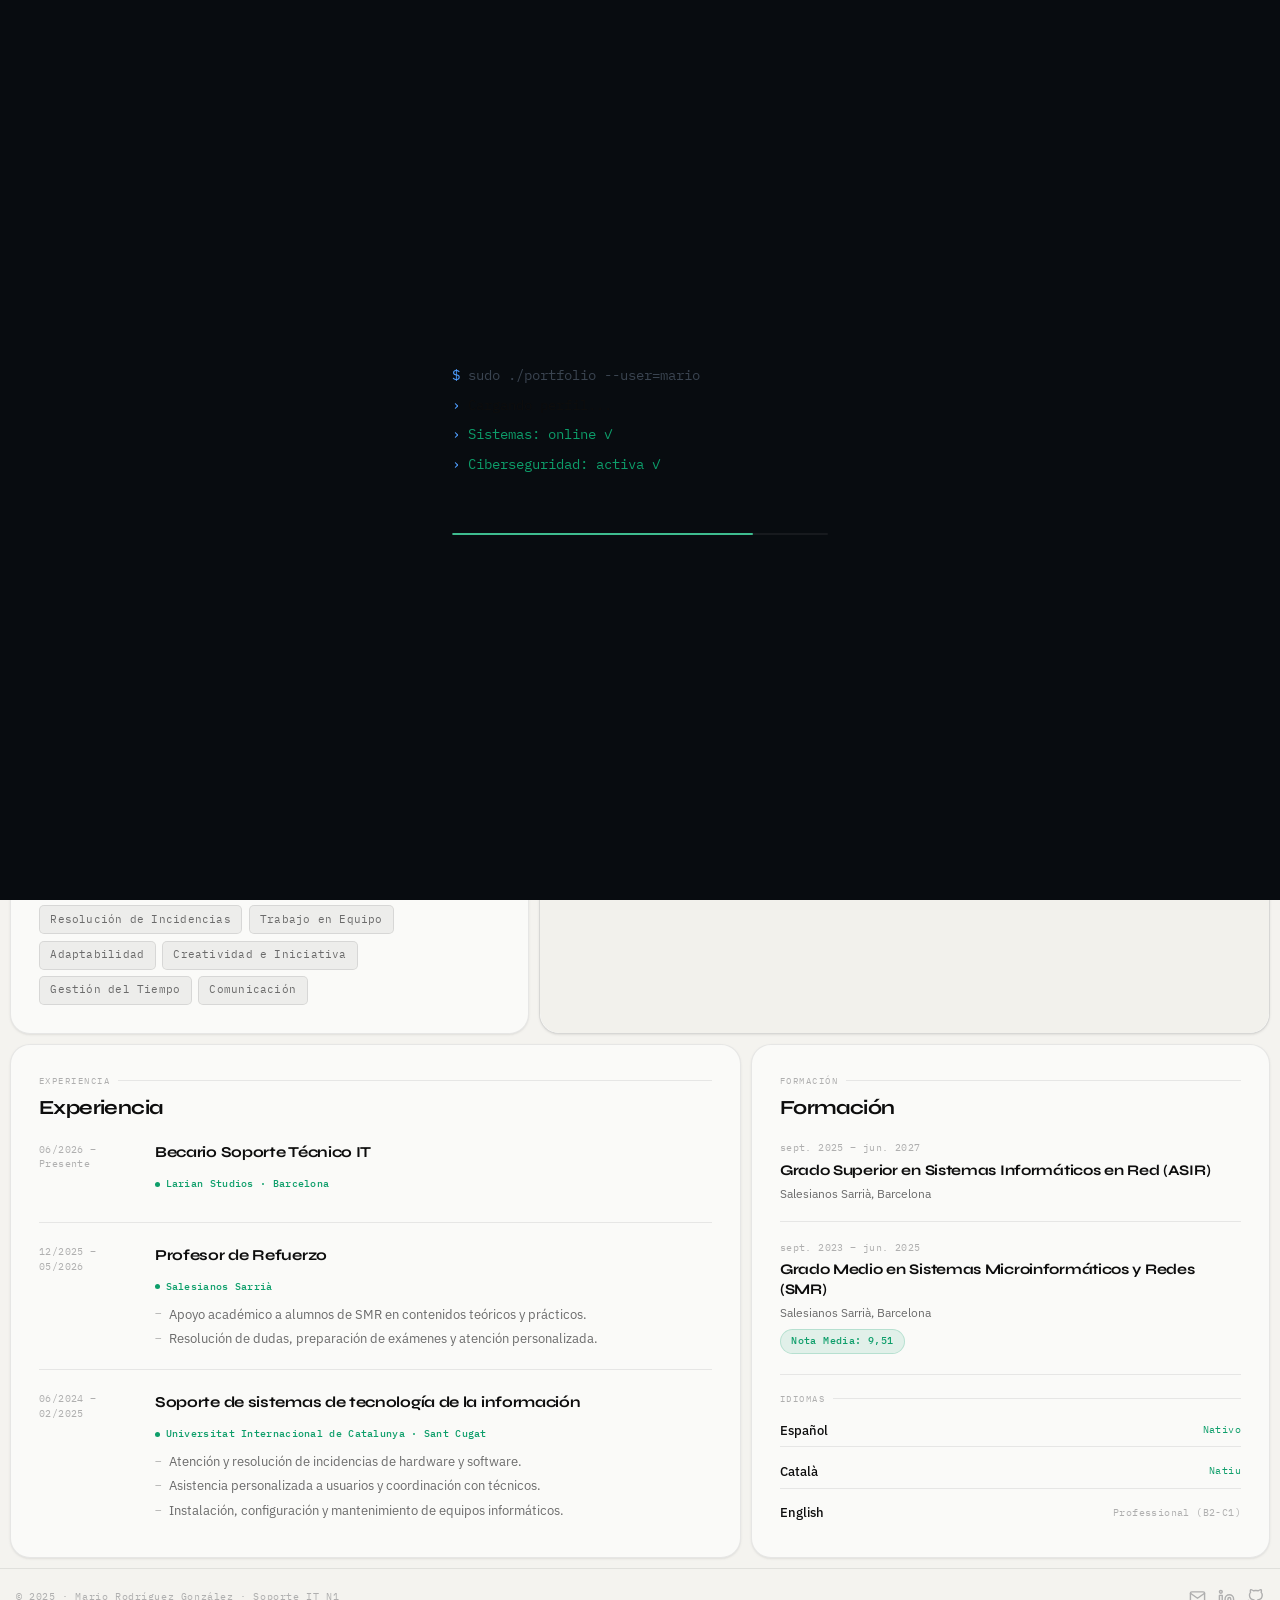
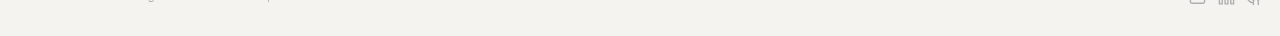
==== commit 394aaea8: "chore: bump v21" ====
--- a/index.html
+++ b/index.html
@@ -226,6 +226,6 @@
   </div>
 </footer>
 
-<script src="js/main.js?v=20"></script>
+<script src="js/main.js?v=21"></script>
 </body>
 </html>
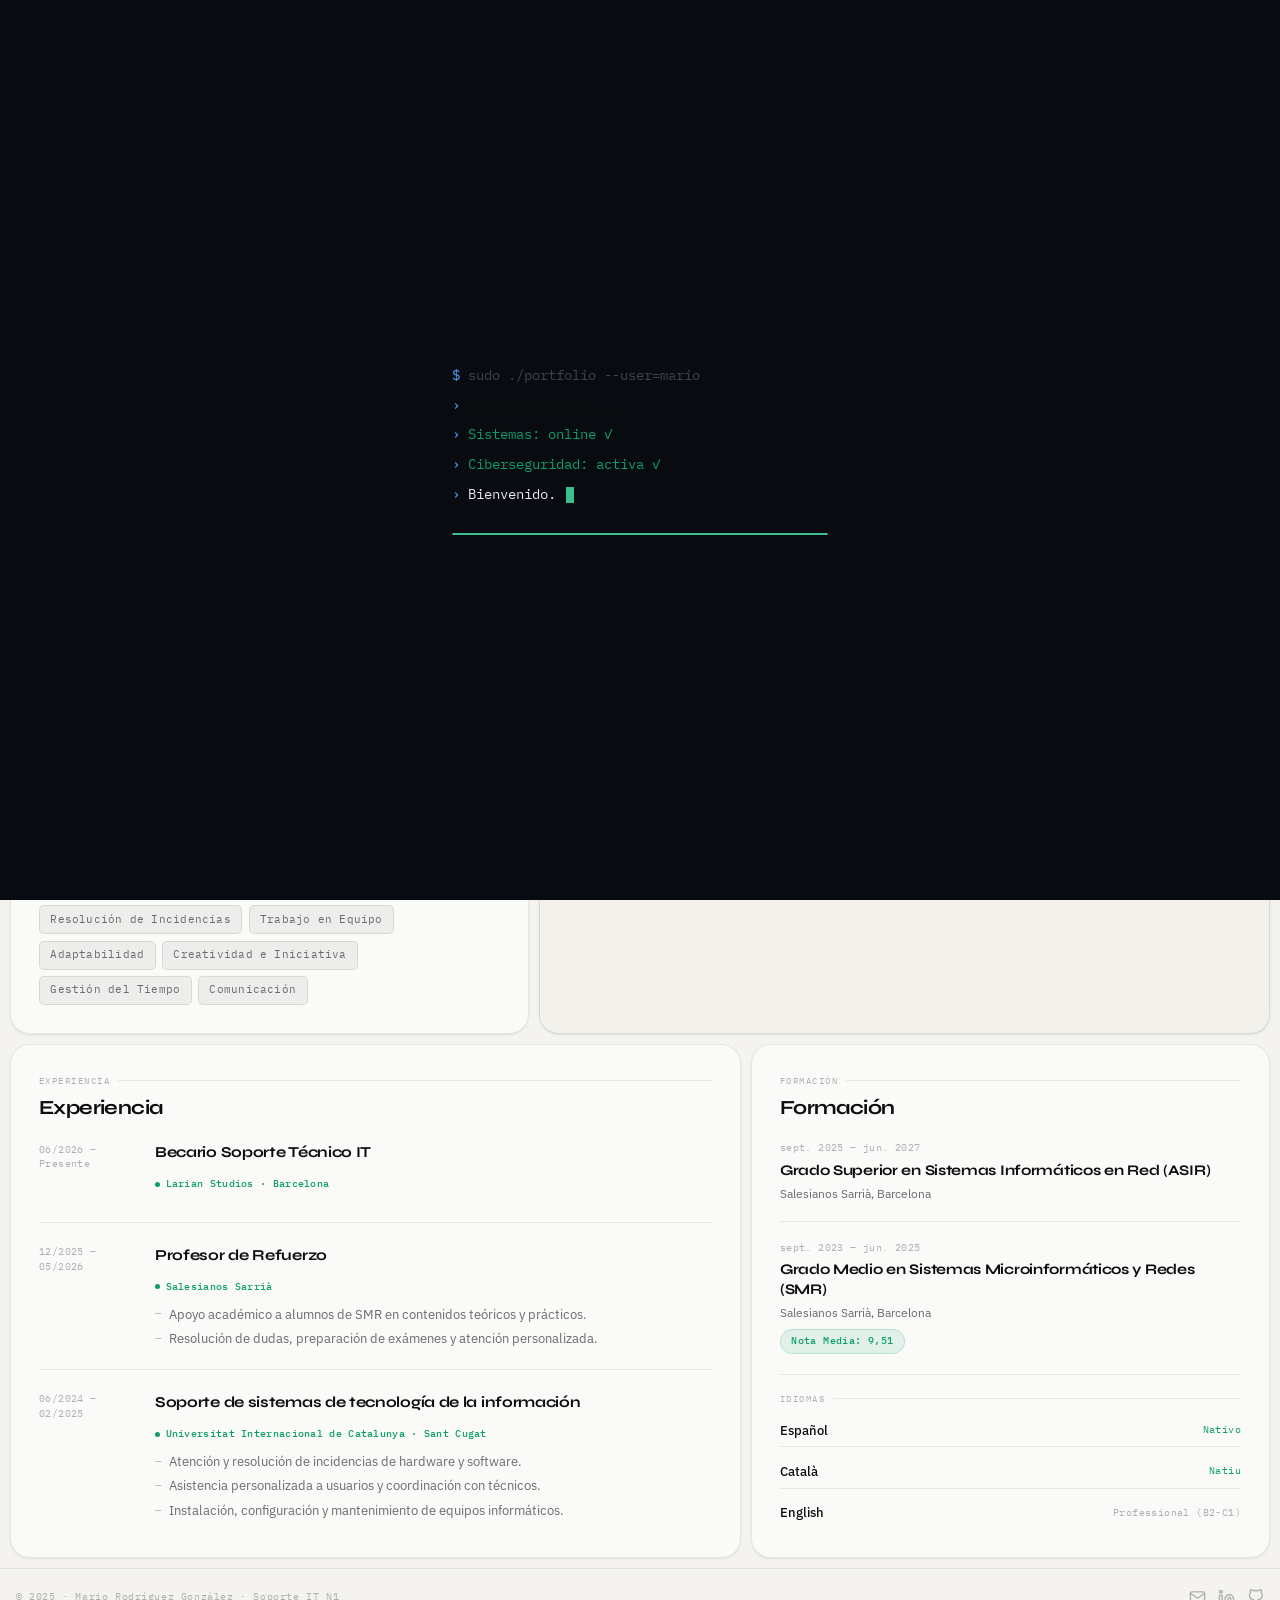
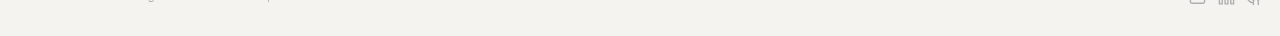
==== commit 324077b7: "chore: bump v22" ====
--- a/index.html
+++ b/index.html
@@ -5,7 +5,7 @@
   <meta name="viewport" content="width=device-width, initial-scale=1.0">
   <title>Mario Rodríguez — Portfolio</title>
   <meta name="description" content="Portfolio de Mario Rodríguez González — Administrador de Sistemas Junior | Soporte IT N1">
-  <link rel="stylesheet" href="css/style.css?v=20">
+  <link rel="stylesheet" href="css/style.css?v=22">
   <link rel="preconnect" href="https://fonts.googleapis.com">
   <link rel="preconnect" href="https://fonts.gstatic.com" crossorigin>
   <link href="https://fonts.googleapis.com/css2?family=Syne:wght@400;600;700;800&family=IBM+Plex+Sans:wght@300;400;500&family=IBM+Plex+Mono:wght@400;500;600&display=swap" rel="stylesheet">
@@ -226,6 +226,6 @@
   </div>
 </footer>
 
-<script src="js/main.js?v=21"></script>
+<script src="js/main.js?v=22"></script>
 </body>
 </html>
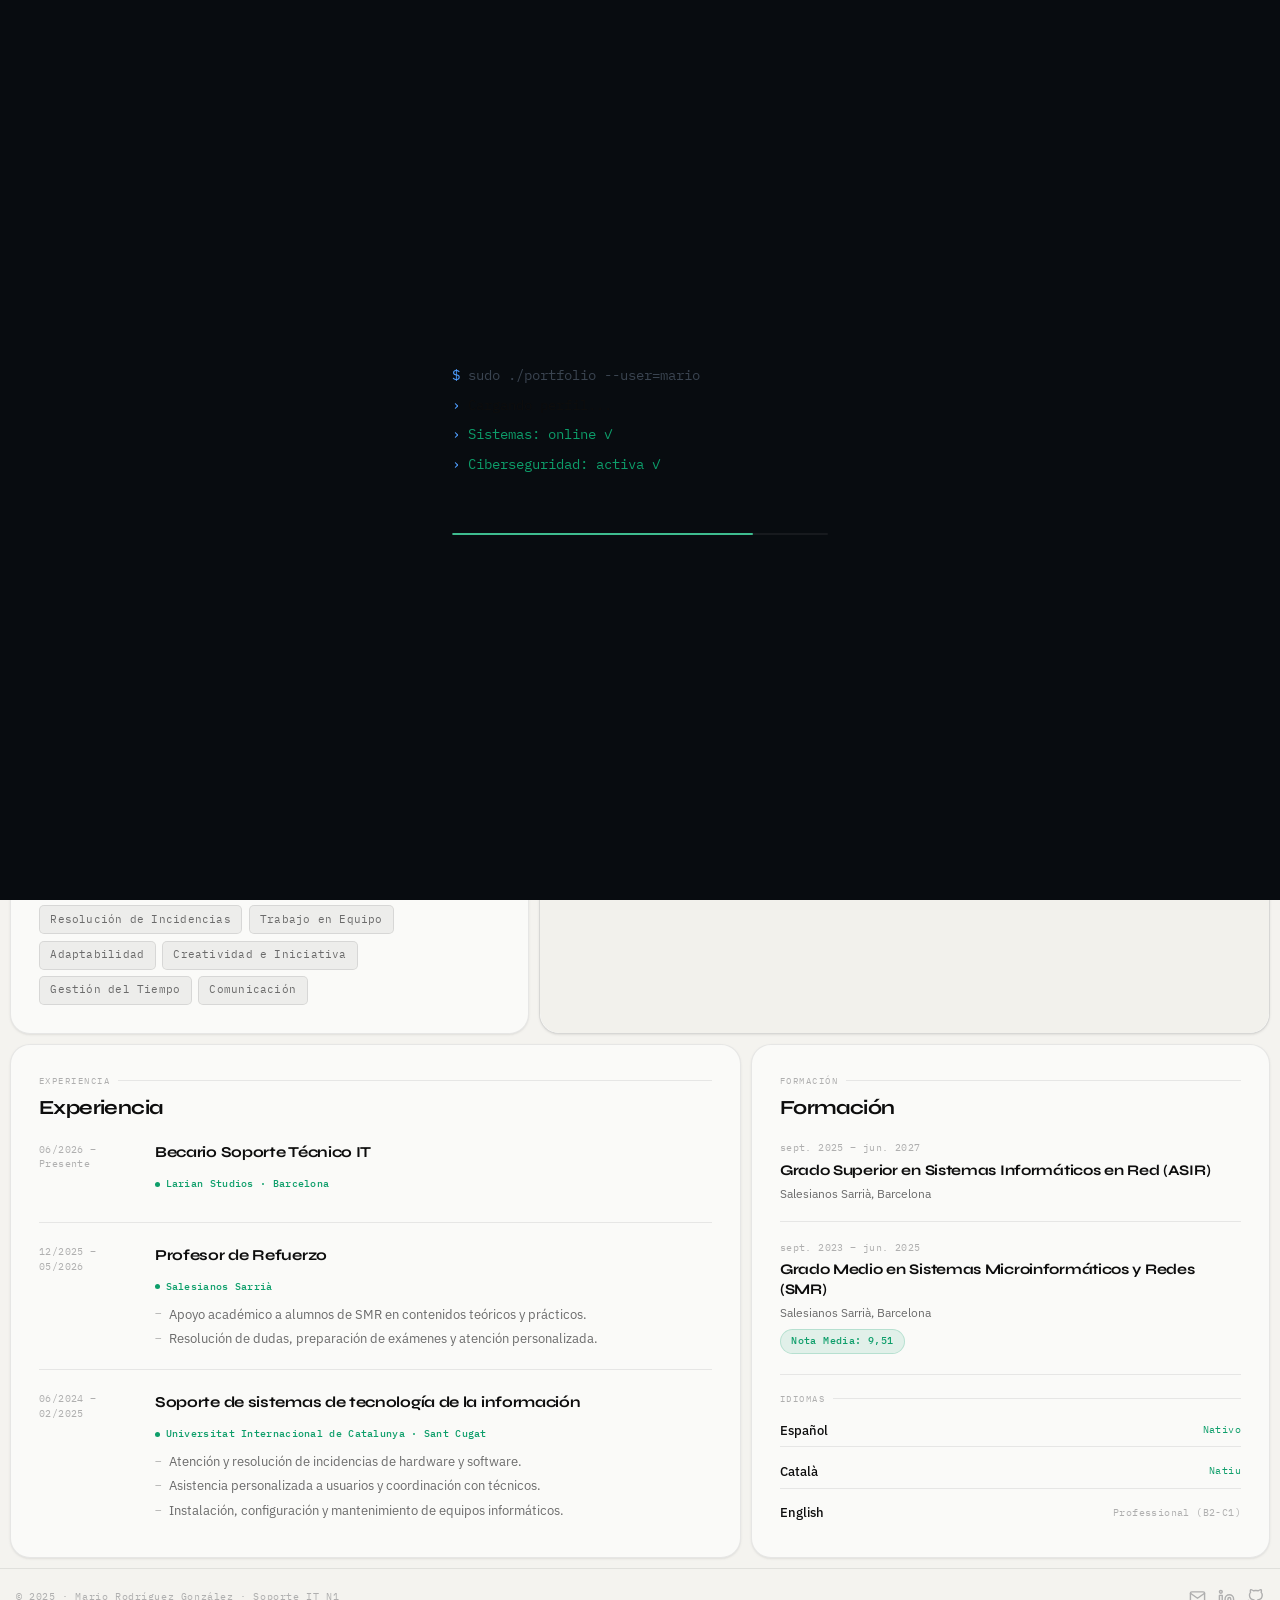
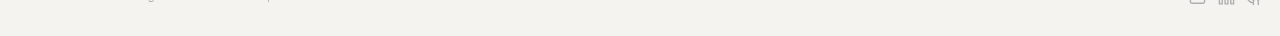
==== commit 6033a297: "chore: bump v23" ====
--- a/index.html
+++ b/index.html
@@ -5,7 +5,7 @@
   <meta name="viewport" content="width=device-width, initial-scale=1.0">
   <title>Mario Rodríguez — Portfolio</title>
   <meta name="description" content="Portfolio de Mario Rodríguez González — Administrador de Sistemas Junior | Soporte IT N1">
-  <link rel="stylesheet" href="css/style.css?v=22">
+  <link rel="stylesheet" href="css/style.css?v=23">
   <link rel="preconnect" href="https://fonts.googleapis.com">
   <link rel="preconnect" href="https://fonts.gstatic.com" crossorigin>
   <link href="https://fonts.googleapis.com/css2?family=Syne:wght@400;600;700;800&family=IBM+Plex+Sans:wght@300;400;500&family=IBM+Plex+Mono:wght@400;500;600&display=swap" rel="stylesheet">
@@ -226,6 +226,6 @@
   </div>
 </footer>
 
-<script src="js/main.js?v=22"></script>
+<script src="js/main.js?v=23"></script>
 </body>
 </html>
--- a/css/style.css
+++ b/css/style.css
@@ -735,8 +735,9 @@
 .legend-dot.exp{background:var(--text-3)}
 
 .hareas{
-  display:grid;grid-template-columns:repeat(2,1fr);gap:var(--gap);margin-top:1.75rem;
-}
+  display:grid;grid-template-columns:repeat(3,1fr);gap:var(--gap);margin-top:1.75rem;
+}
+@media(max-width:1100px){.hareas{grid-template-columns:repeat(2,1fr)}}
 @media(max-width:760px){.hareas{grid-template-columns:1fr}}
 
 .harea{
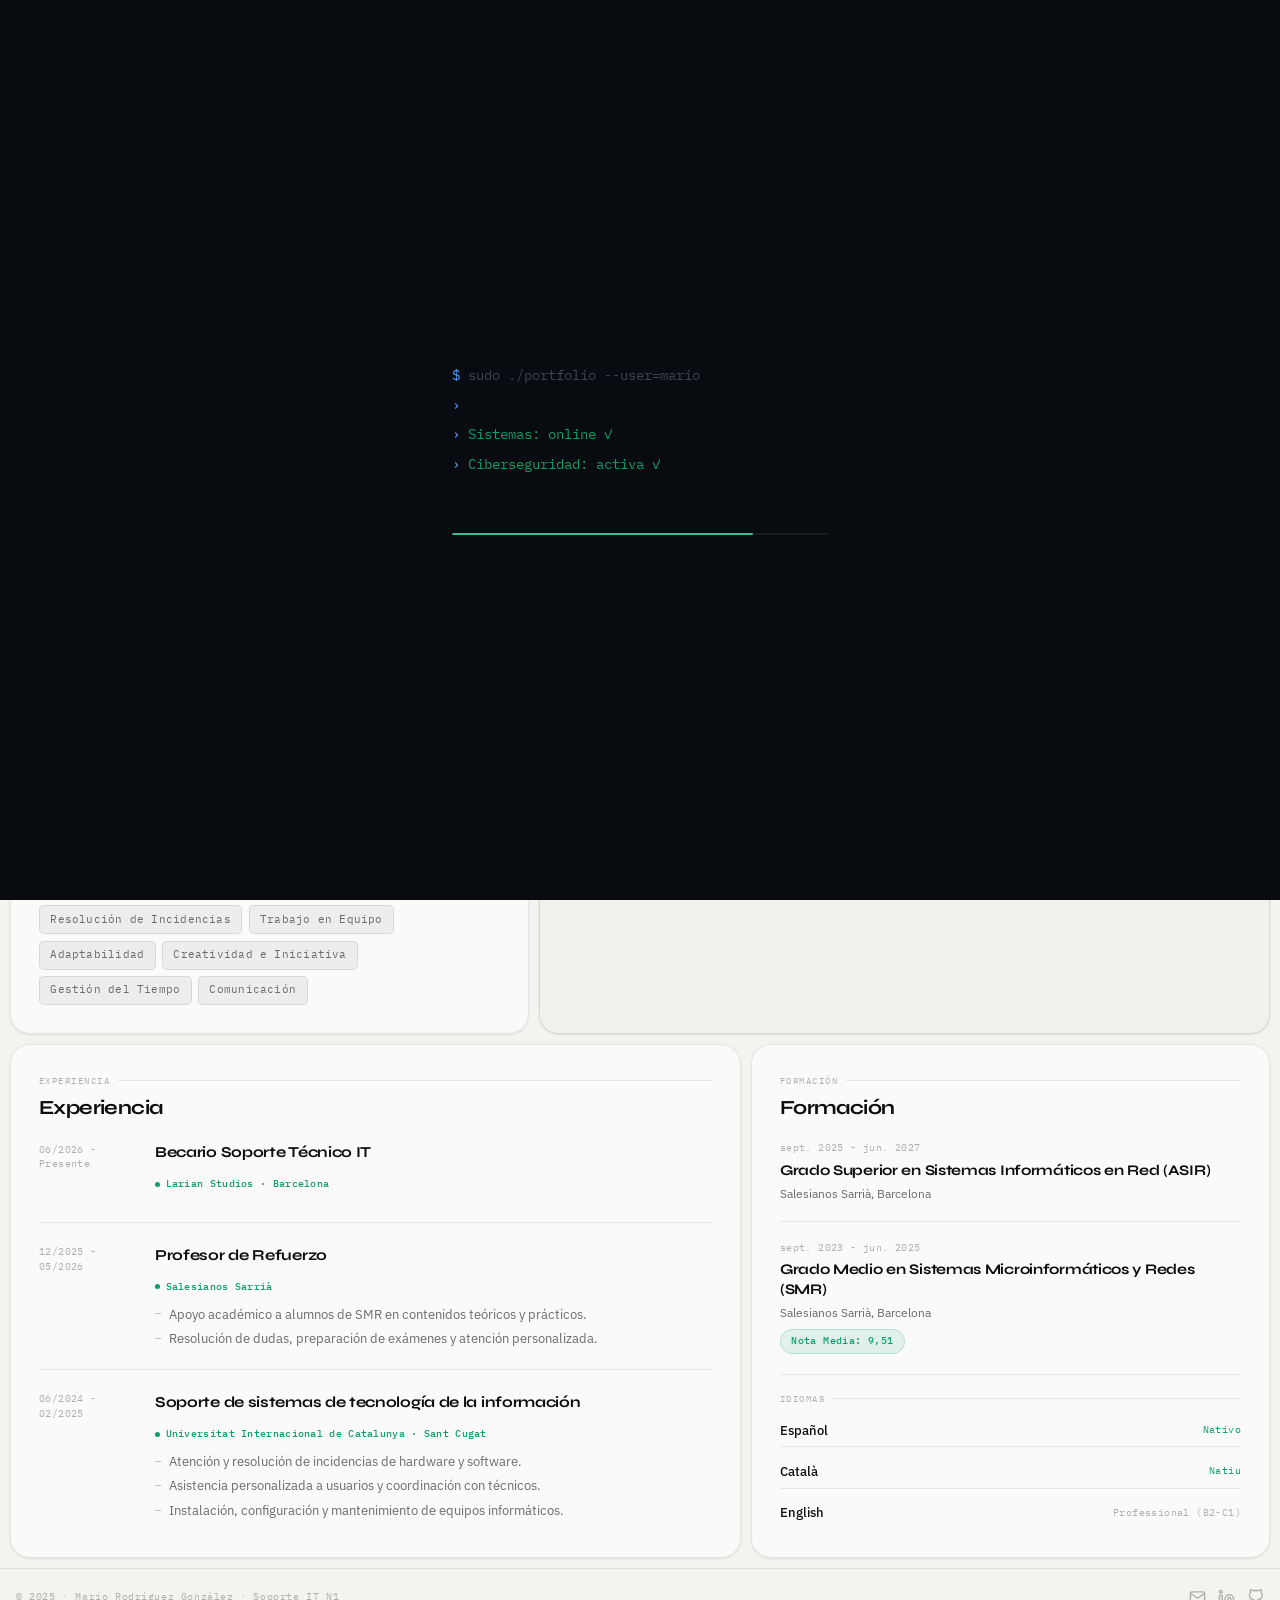
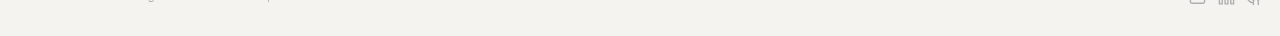
==== commit 59bcd9cc: "refactor: absolute routes, clean content" ====
--- a/index.html
+++ b/index.html
@@ -3,9 +3,9 @@
 <head>
   <meta charset="UTF-8">
   <meta name="viewport" content="width=device-width, initial-scale=1.0">
-  <title>Mario Rodríguez — Portfolio</title>
-  <meta name="description" content="Portfolio de Mario Rodríguez González — Administrador de Sistemas Junior | Soporte IT N1">
-  <link rel="stylesheet" href="css/style.css?v=23">
+  <title>Mario Rodríguez - Portfolio</title>
+  <meta name="description" content="Portfolio de Mario Rodríguez González - Administrador de Sistemas Junior | Soporte IT N1">
+  <link rel="stylesheet" href="/css/style.css?v=25">
   <link rel="preconnect" href="https://fonts.googleapis.com">
   <link rel="preconnect" href="https://fonts.gstatic.com" crossorigin>
   <link href="https://fonts.googleapis.com/css2?family=Syne:wght@400;600;700;800&family=IBM+Plex+Sans:wght@300;400;500&family=IBM+Plex+Mono:wght@400;500;600&display=swap" rel="stylesheet">
@@ -29,12 +29,12 @@
 <!-- ════════════════ NAVBAR ════════════════ -->
 <nav class="navbar">
   <div class="nav-inner">
-    <a href="index.html" class="nav-logo" data-keep-lang>Mario Rodríguez</a>
+    <a href="/index.html" class="nav-logo" data-keep-lang>Mario Rodríguez</a>
     <ul class="nav-links" role="list">
-      <li><a href="index.html"        class="nav-link" data-keep-lang data-i18n-nav="nav-home">Inicio</a></li>
-      <li><a href="habilidades.html"  class="nav-link" data-keep-lang data-i18n-nav="nav-skills">Habilidades</a></li>
-      <li><a href="certificados.html" class="nav-link" data-keep-lang data-i18n-nav="nav-certs">Certificados</a></li>
-      <li><a href="proyectos.html"    class="nav-link" data-keep-lang data-i18n-nav="nav-proj">Proyectos</a></li>
+      <li><a href="/index.html"        class="nav-link" data-keep-lang data-i18n-nav="nav-home">Inicio</a></li>
+      <li><a href="/pages/habilidades.html"  class="nav-link" data-keep-lang data-i18n-nav="nav-skills">Habilidades</a></li>
+      <li><a href="/pages/certificados.html" class="nav-link" data-keep-lang data-i18n-nav="nav-certs">Certificados</a></li>
+      <li><a href="/pages/proyectos.html"    class="nav-link" data-keep-lang data-i18n-nav="nav-proj">Proyectos</a></li>
     </ul>
     <div class="nav-right">
       <div class="lang-selector" role="group" aria-label="Idioma">
@@ -54,10 +54,10 @@
 </nav>
 
 <nav class="mobile-menu" id="mobile-menu" aria-hidden="true">
-  <a href="index.html"        class="mobile-nav-link" data-keep-lang data-i18n-nav="nav-home">Inicio</a>
-  <a href="habilidades.html"  class="mobile-nav-link" data-keep-lang data-i18n-nav="nav-skills">Habilidades</a>
-  <a href="certificados.html" class="mobile-nav-link" data-keep-lang data-i18n-nav="nav-certs">Certificados</a>
-  <a href="proyectos.html"    class="mobile-nav-link" data-keep-lang data-i18n-nav="nav-proj">Proyectos</a>
+  <a href="/index.html"        class="mobile-nav-link" data-keep-lang data-i18n-nav="nav-home">Inicio</a>
+  <a href="/pages/habilidades.html"  class="mobile-nav-link" data-keep-lang data-i18n-nav="nav-skills">Habilidades</a>
+  <a href="/pages/certificados.html" class="mobile-nav-link" data-keep-lang data-i18n-nav="nav-certs">Certificados</a>
+  <a href="/pages/proyectos.html"    class="mobile-nav-link" data-keep-lang data-i18n-nav="nav-proj">Proyectos</a>
 </nav>
 
 <!-- ════════════════ BENTO GRID ════════════════ -->
@@ -92,7 +92,7 @@
 
   <!-- PHOTO -->
   <div class="bento-card bento-photo">
-    <img src="img/foto.jpg" alt="Mario Rodríguez" class="photo-img" width="640" height="640">
+    <img src="/img/foto.jpg" alt="Mario Rodríguez" class="photo-img" width="640" height="640">
     <div class="photo-overlay">
       <div class="photo-meta">
         <span class="photo-role">ASIR · Salesians Sarrià · Barcelona</span>
@@ -138,7 +138,7 @@
     <div class="exp-items">
 
       <div class="exp-item">
-        <div class="exp-date" data-i18n="exp3-date">06/2026 – Presente</div>
+        <div class="exp-date" data-i18n="exp3-date">06/2026 - Presente</div>
         <div class="exp-body">
           <div class="exp-title" data-i18n="exp3-title">Becario Soporte Técnico IT</div>
           <div class="exp-company">Larian Studios · Barcelona</div>
@@ -148,7 +148,7 @@
       <div class="exp-divider"></div>
 
       <div class="exp-item">
-        <div class="exp-date" data-i18n="exp2-date">12/2025 – 05/2026</div>
+        <div class="exp-date" data-i18n="exp2-date">12/2025 - 05/2026</div>
         <div class="exp-body">
           <div class="exp-title" data-i18n="exp2-title">Profesor de Refuerzo</div>
           <div class="exp-company">Salesianos Sarrià</div>
@@ -162,7 +162,7 @@
       <div class="exp-divider"></div>
 
       <div class="exp-item">
-        <div class="exp-date">06/2024 – 02/2025</div>
+        <div class="exp-date">06/2024 - 02/2025</div>
         <div class="exp-body">
           <div class="exp-title" data-i18n="exp1-title">Soporte de sistemas de tecnología de la información</div>
           <div class="exp-company">Universitat Internacional de Catalunya · Sant Cugat</div>
@@ -183,13 +183,13 @@
     <h2 class="section-title" data-i18n="edu-title">Formación</h2>
     <div class="edu-items">
       <div class="edu-item">
-        <div class="edu-period">sept. 2025 – jun. 2027</div>
+        <div class="edu-period">sept. 2025 - jun. 2027</div>
         <div class="edu-title" data-i18n="edu-gs">Grado Superior en Sistemas Informáticos en Red (ASIR)</div>
         <div class="edu-school">Salesianos Sarrià, Barcelona</div>
       </div>
       <div class="edu-divider"></div>
       <div class="edu-item">
-        <div class="edu-period">sept. 2023 – jun. 2025</div>
+        <div class="edu-period">sept. 2023 - jun. 2025</div>
         <div class="edu-title" data-i18n="edu-gm">Grado Medio en Sistemas Microinformáticos y Redes (SMR)</div>
         <div class="edu-school">Salesianos Sarrià, Barcelona</div>
         <span class="edu-note" data-i18n="edu-note">Nota Media: 9,51</span>
@@ -226,6 +226,6 @@
   </div>
 </footer>
 
-<script src="js/main.js?v=23"></script>
+<script src="/js/main.js?v=25"></script>
 </body>
 </html>
--- a/css/style.css
+++ b/css/style.css
@@ -667,6 +667,7 @@
   position: relative;
   z-index: 1;
 }
+.subpage-wide { max-width: 1400px; }
 
 .page-header {
   margin-bottom: 2rem;
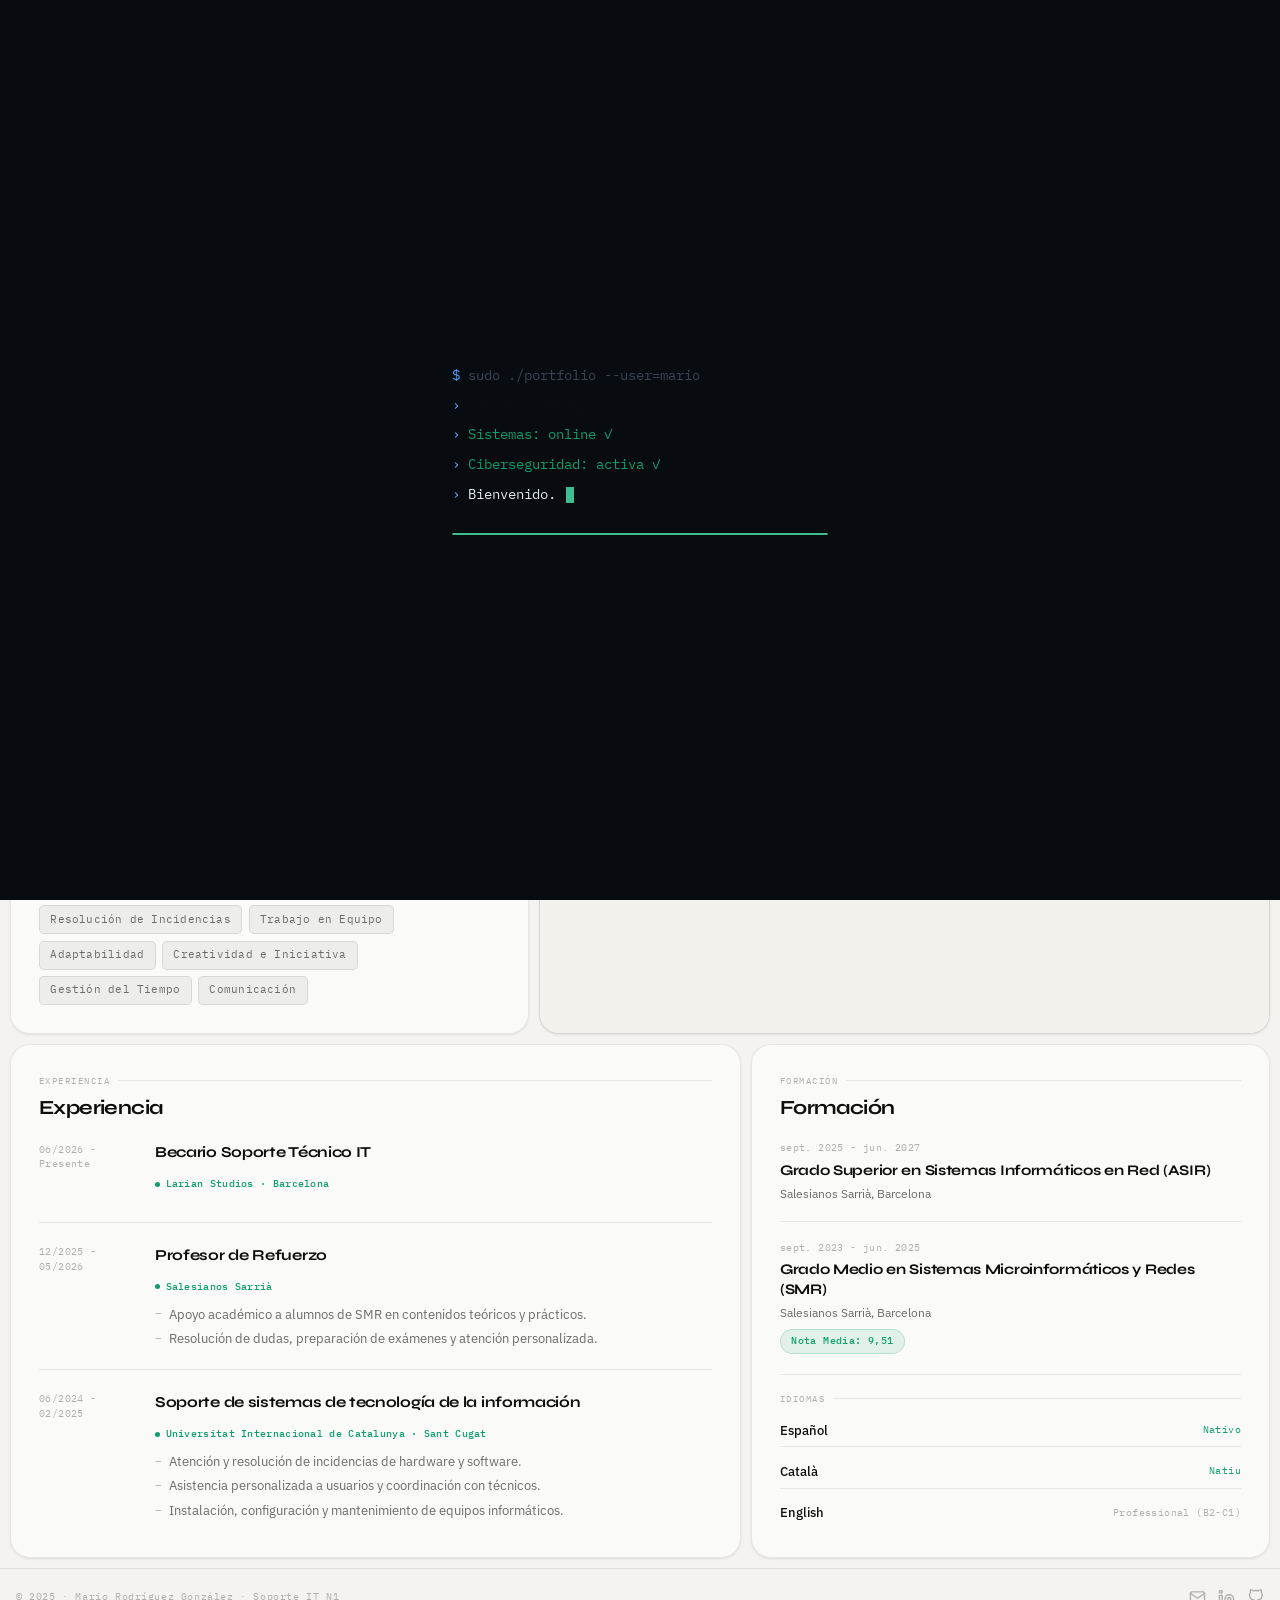
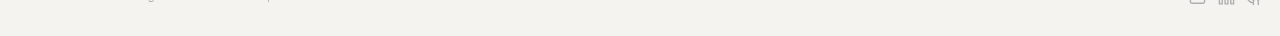
==== commit e5aea52b: "chore: bump v27" ====
--- a/index.html
+++ b/index.html
@@ -5,7 +5,7 @@
   <meta name="viewport" content="width=device-width, initial-scale=1.0">
   <title>Mario Rodríguez - Portfolio</title>
   <meta name="description" content="Portfolio de Mario Rodríguez González - Administrador de Sistemas Junior | Soporte IT N1">
-  <link rel="stylesheet" href="/css/style.css?v=25">
+  <link rel="stylesheet" href="/css/style.css?v=27">
   <link rel="preconnect" href="https://fonts.googleapis.com">
   <link rel="preconnect" href="https://fonts.gstatic.com" crossorigin>
   <link href="https://fonts.googleapis.com/css2?family=Syne:wght@400;600;700;800&family=IBM+Plex+Sans:wght@300;400;500&family=IBM+Plex+Mono:wght@400;500;600&display=swap" rel="stylesheet">
@@ -226,6 +226,6 @@
   </div>
 </footer>
 
-<script src="/js/main.js?v=25"></script>
+<script src="/js/main.js?v=27"></script>
 </body>
 </html>
